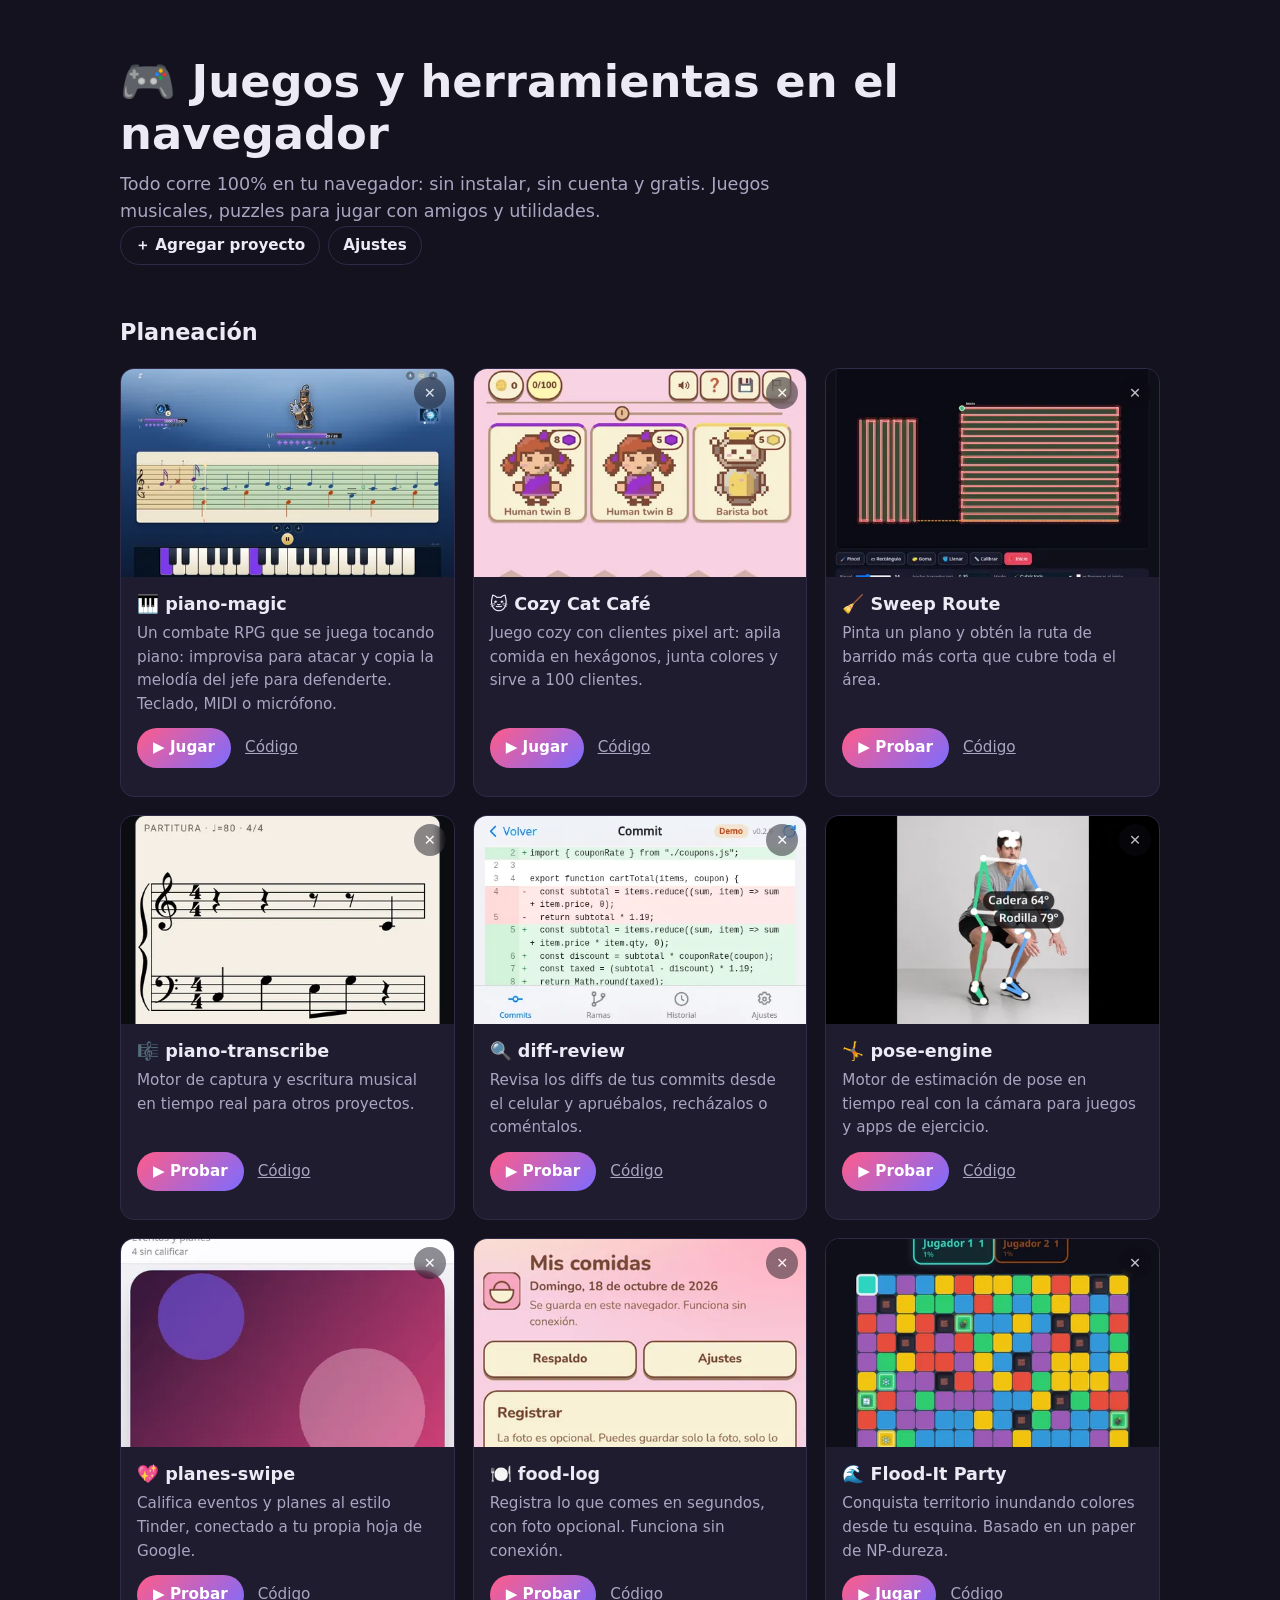
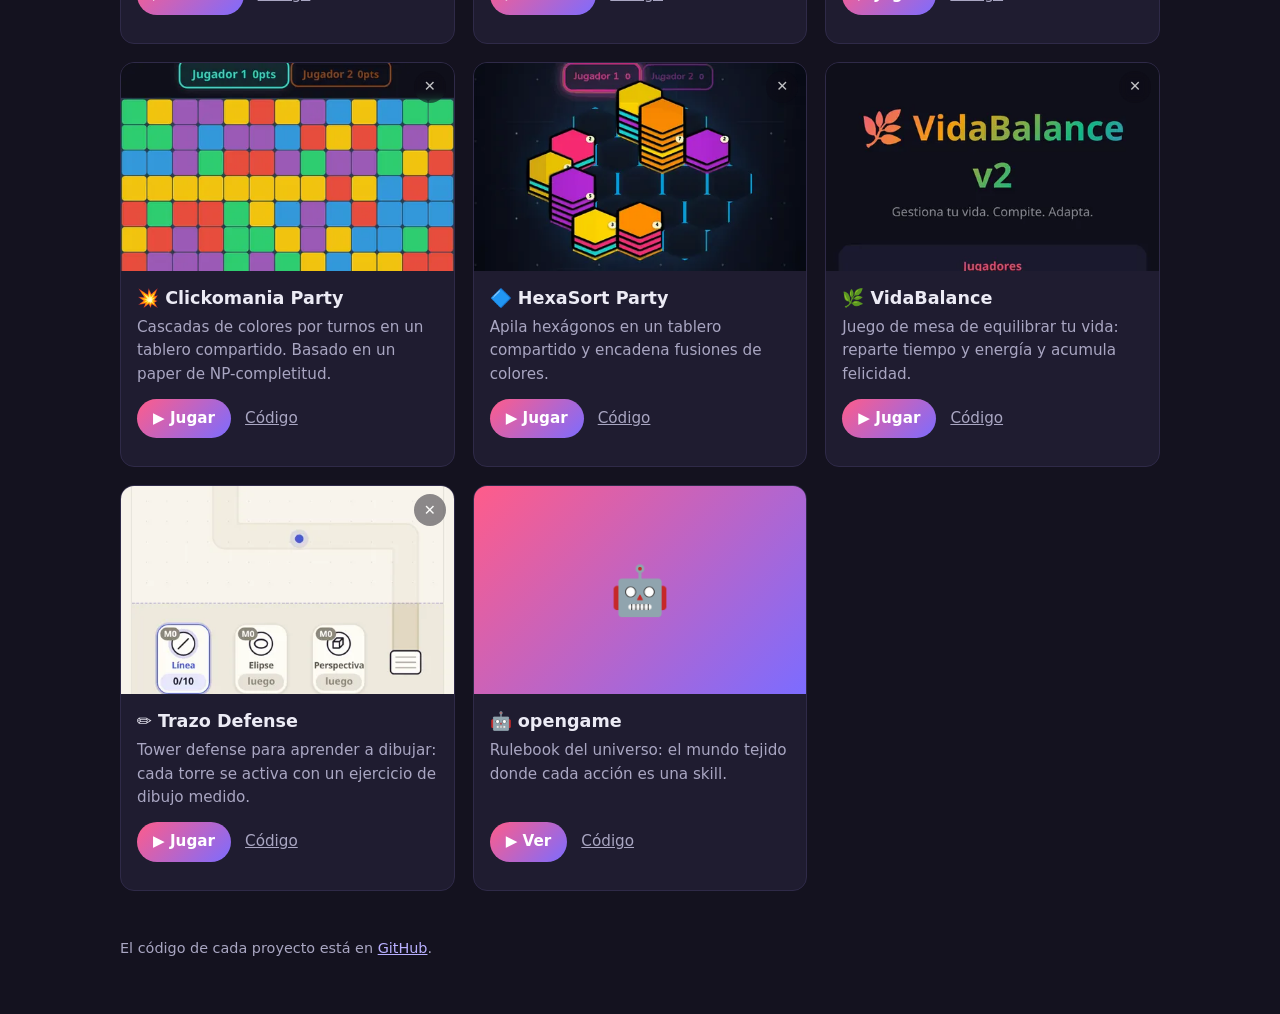
==== app/index.html @ 201436a8 "v21: planes-swipe abre la app y textos de tarjetas" ====
<!DOCTYPE html>
<html lang="es">
<head>
  <meta charset="utf-8">
  <meta name="viewport" content="width=device-width, initial-scale=1, viewport-fit=cover">
  <title>Juegos y herramientas en el navegador</title>
  <meta name="robots" content="noindex, follow">
  <meta name="theme-color" content="#14121f">
  <link rel="icon" href="/favicon.svg" type="image/svg+xml">
  <link rel="icon" href="/favicon-32.png" sizes="32x32" type="image/png">
  <link rel="apple-touch-icon" href="/apple-touch-icon.png">
  <link rel="stylesheet" href="/styles.css?v=21">
  <script>
    (function () {
      var APPS = {
        "piano-magic": ["piano-magic", "/piano-magic/"],
        "cozy-cat-cafe": ["Cozy Cat Café", "/cozy-cat-cafe/"],
        "sweep-route": ["Sweep Route", "/sweep-route/"],
        "piano-transcribe": ["piano-transcribe", "/piano-transcribe/"],
        "diff-review": ["diff-review", "/diff-review/"],
        "pose-engine": ["pose-engine", "/pose-engine/"],
        "planes-swipe": ["planes-swipe", "/planes-swipe/"],
        "food-log": ["food-log", "/food-log/"],
        "floodit-party": ["Flood-It Party", "/floodit-party/"],
        "clickomania-party": ["Clickomania Party", "/clickomania-party/"],
        "hexasort-party-v2": ["HexaSort Party", "/hexasort-party-v2/"],
        "vidabalance-v2": ["VidaBalance", "/vidabalance-v2/"],
        "trazo-defense": ["Trazo Defense", "/trazo-defense/"],
        "opengame": ["opengame", "/opengame/"]
      };
      if (window.top !== window.self) { window.top.location.replace(location.href); return; }
      var slug = new URLSearchParams(location.search).get("app");
      var CLAVE = "portafolio.v1.proyectos";
      var SLUG_RE = /^[a-z0-9][a-z0-9-]{0,63}$/;
      function agregada(s) {
        if (!s || !SLUG_RE.test(s)) return null;
        var dueno = location.hostname.toLowerCase().replace(/\.github\.io$/, "");
        var datos = null;
        try { datos = JSON.parse(window.localStorage.getItem(CLAVE)); } catch (e) { return null; }
        if (!datos || datos.v !== 1 || !Array.isArray(datos.items)) return null;
        for (var i = 0; i < datos.items.length; i++) {
          var it = datos.items[i];
          if (it && it.dueno === dueno && it.repo === s && it.id === dueno + "/" + s) {
            var nombre = typeof it.nombre === "string" && it.nombre.trim() ? it.nombre.trim().slice(0, 60) : s;
            return [nombre, "/" + s + "/"];
          }
        }
        return null;
      }
      var app = slug && Object.prototype.hasOwnProperty.call(APPS, slug) ? APPS[slug] : agregada(slug);
      if (!app) { location.replace("/"); return; }
      window.__APP__ = { name: app[0], url: app[1] };
      document.title = app[0] + " · Juegos y herramientas en el navegador";
    })();
  </script>
</head>
<body class="player">
  <iframe id="app-frame" title="App" allow="microphone; camera; midi; fullscreen; autoplay; clipboard-write; gamepad"></iframe>
  <nav class="dock" aria-label="Navegación del visor">
    <a class="dock-home" href="/" aria-label="Volver al portafolio">
      <svg viewBox="0 0 24 24" width="22" height="22" aria-hidden="true" focusable="false"><path fill="currentColor" d="M12 3.2 2.5 11.1l1.3 1.5L5 11.6V20a1 1 0 0 0 1 1h4.5v-6h3v6H18a1 1 0 0 0 1-1v-8.4l1.2 1 1.3-1.5z"/></svg>
      <span>Inicio</span>
    </a>
  </nav>
  <script>
    (function () {
      var app = window.__APP__;
      if (!app) return;
      var frame = document.getElementById("app-frame");
      frame.title = app.name;
      frame.addEventListener("load", function () { frame.focus(); });
      frame.contentWindow.location.replace(app.url);
    })();
  </script>
</body>
</html>
---- styles.css ----
*{box-sizing:border-box}
:root{--bg:#14121f;--card:#1f1c30;--line:#2f2a48;--text:#ecebf5;--dim:#a9a6c2;--accent:#ff5c8a;--accent2:#7c6cff}
html{-webkit-text-size-adjust:100%}
body{margin:0;background:var(--bg);color:var(--text);font:16px/1.55 system-ui,-apple-system,"Segoe UI",Roboto,sans-serif}
a{color:#b9b0ff}
.hero,main,footer{max-width:1080px;margin:0 auto;padding:0 20px}
.hero{padding-top:56px;padding-bottom:16px}
.hero h1{font-size:clamp(1.8rem,4.5vw,2.8rem);line-height:1.15;margin:0 0 12px}
.hero p{color:var(--dim);font-size:1.1rem;max-width:680px;margin:0}
h2{font-size:1.4rem;margin:40px 0 6px}
.fases{position:relative;display:grid;gap:18px;margin:16px 0 0;grid-template-columns:repeat(auto-fill,minmax(250px,1fr))}
.fase{display:contents}
.fase[hidden]{display:none}
.fase > h2{grid-column:1 / -1;margin:18px 0 0}
.fase .grid{display:contents}
.grid{list-style:none;padding:0;margin:0}
.card{background:var(--card);border:1px solid var(--line);border-radius:14px;overflow:hidden;display:flex;flex-direction:column}
.thumb{display:block;aspect-ratio:8/5;background:#0d0c16}
.thumb img{width:100%;height:100%;object-fit:cover;display:block}
.card h3{font-size:1.1rem;margin:14px 16px 4px}
.card p{margin:0 16px 12px;color:var(--dim);font-size:.95rem}
.card .links{margin-top:auto;padding-bottom:16px;display:flex;gap:14px;align-items:center}
.btn{background:linear-gradient(135deg,var(--accent),var(--accent2));color:#fff;text-decoration:none;font-weight:700;padding:8px 16px;border-radius:999px}
.btn:hover,.btn:focus-visible{filter:brightness(1.1)}
.code{color:var(--dim)}
footer{color:var(--dim);padding-top:32px;padding-bottom:40px;font-size:.9rem}
.player{height:100vh;height:100dvh;overflow:hidden;display:flex;flex-direction:column}
.player iframe{flex:1 1 auto;width:100%;min-height:0;border:0;display:block;background:#fff}
.dock{flex:none;display:flex;align-items:center;justify-content:center;min-height:48px;padding:6px 14px;padding-bottom:calc(6px + env(safe-area-inset-bottom,0px));background:var(--card);border-top:1px solid var(--line);font-size:.9rem}
.dock a{color:var(--text);text-decoration:none}
.dock-home{display:inline-flex;align-items:center;gap:6px;padding:6px 12px;border-radius:999px;background:linear-gradient(135deg,var(--accent),var(--accent2));color:#fff;font-weight:700}
.dock-home:hover,.dock-home:focus-visible{filter:brightness(1.1)}
.card .proyecto{margin:0 16px 12px;padding:8px 10px;border:1px solid var(--line);border-radius:10px;background:rgba(255,255,255,.03);font-size:.82rem;line-height:1.35}
.card .proyecto p{margin:0;font-size:inherit}
.card .proyecto-fase{color:var(--text);font-weight:600}
.proyecto-barra{height:4px;margin:6px 0;border-radius:999px;background:var(--line);overflow:hidden}
.proyecto-barra span{display:block;height:100%;border-radius:inherit;background:linear-gradient(90deg,var(--accent),var(--accent2));transition:width .4s ease}
.card .proyecto-objetivo{color:var(--dim);display:-webkit-box;-webkit-line-clamp:2;-webkit-box-orient:vertical;overflow:hidden}
.proyecto.estado-2 .proyecto-fase{color:#ffb36b}
.proyecto.estado-4 .proyecto-fase{color:#7fe0a8}
.proyecto.descartada{opacity:.75}
.proyecto.descartada .proyecto-fase{color:var(--dim)}
.proyecto.descartada .proyecto-barra span{background:var(--dim)}
.card.en-pausa{background:#3a2e1c;border-color:#e0a45a}
@media (prefers-reduced-motion:reduce){.proyecto-barra span{transition:none}}
.card{position:relative}
.thumb{text-decoration:none}
.dejar{position:absolute;top:8px;right:8px;width:32px;height:32px;display:grid;place-items:center;padding:0;border:0;border-radius:999px;background:rgba(13,12,22,.62);color:#fff;font:inherit;font-size:.9rem;line-height:1;cursor:pointer;opacity:.75;-webkit-backdrop-filter:blur(4px);backdrop-filter:blur(4px)}
.dejar:hover,.dejar:focus-visible{opacity:1;background:rgba(13,12,22,.85)}
.hero-acciones{margin:16px 0 0}
.agregar{font:inherit;font-size:.95rem;font-weight:600;color:var(--text);background:transparent;border:1px solid var(--line);border-radius:999px;padding:7px 14px;cursor:pointer}
.agregar:hover,.agregar:focus-visible{border-color:var(--accent2);background:rgba(255,255,255,.04)}
.restaurar{font:inherit;padding:0;border:0;background:none;color:var(--dim);text-decoration:underline;text-underline-offset:2px;cursor:pointer}
.restaurar:hover,.restaurar:focus-visible{color:var(--text)}
.thumb-letra{text-decoration:none;display:grid;place-items:center;height:100%;font-size:3rem;font-weight:700;color:#fff;background:linear-gradient(135deg,var(--accent),var(--accent2))}
.thumb.icono img{object-fit:contain;padding:14%}
dialog:not([open]){display:none}
.hoja{width:min(420px,calc(100vw - 24px));max-height:calc(100vh - 24px);max-height:calc(100dvh - 24px);overflow:auto;margin:auto;padding:20px;border:1px solid var(--line);border-radius:16px;background:var(--card);color:var(--text);box-shadow:0 16px 48px rgba(0,0,0,.5)}
.hoja::backdrop{background:rgba(8,7,14,.6)}
.hoja h2{margin:0 0 12px;font-size:1.15rem}
.hoja label{display:block;margin-bottom:6px;color:var(--dim);font-size:.9rem}
.hoja input{width:100%;padding:10px 12px;font:inherit;font-size:16px;color:var(--text);background:var(--bg);border:1px solid var(--line);border-radius:10px}
.hoja input:focus{outline:2px solid var(--accent2);outline-offset:1px}
.hoja .error{min-height:1.4em;margin:8px 0 0;color:#ff8fab;font-size:.88rem;line-height:1.4}
.hoja-acciones{display:flex;justify-content:flex-end;gap:10px;margin-top:12px}
.hoja button{font:inherit;cursor:pointer}
.sec{padding:8px 16px;color:var(--text);background:transparent;border:1px solid var(--line);border-radius:999px}
button.btn{border:0}
button.btn[disabled]{opacity:.65;cursor:progress}
.aviso{position:fixed;left:50%;bottom:calc(16px + env(safe-area-inset-bottom,0px));z-index:10;display:flex;align-items:center;gap:12px;width:max-content;max-width:calc(100vw - 24px);padding:8px 10px 8px 16px;transform:translateX(-50%);background:#2a2640;border:1px solid var(--line);border-radius:999px;box-shadow:0 8px 24px rgba(0,0,0,.45);font-size:.92rem}
.aviso[hidden]{display:none}
.aviso span{min-width:0;overflow:hidden;text-overflow:ellipsis;white-space:nowrap}
.aviso button{flex:none;padding:4px 8px;font:inherit;font-weight:700;color:#b9b0ff;background:none;border:0;cursor:pointer}
.velo{position:fixed;inset:0;z-index:20;margin:0;padding:0;border:0;background:rgba(8,7,14,.72);cursor:pointer;touch-action:manipulation}
.velo[hidden]{display:none}
html[data-vista="widget"],html[data-vista="compacta"],html[data-vista="media"]{height:100%;overflow:hidden}
html[data-vista="widget"] body,html[data-vista="compacta"] body,html[data-vista="media"] body{position:fixed;inset:0;width:100%;height:100%;height:100dvh;max-height:100dvh;overflow:hidden;display:flex;flex-direction:column;overscroll-behavior:none}
html[data-vista="widget"] .hero,html[data-vista="compacta"] .hero,html[data-vista="media"] .hero{flex:none;padding-top:12px;padding-bottom:6px}
html[data-vista="widget"] .hero h1,html[data-vista="compacta"] .hero h1{font-size:1.2rem;margin-bottom:4px}
html[data-vista="media"] .hero h1{font-size:1.45rem;margin-bottom:6px}
html[data-vista="widget"] .hero > p:not(.hero-acciones),html[data-vista="compacta"] .hero > p:not(.hero-acciones),html[data-vista="media"] .hero > p:not(.hero-acciones){font-size:.82rem;line-height:1.35;display:-webkit-box;-webkit-line-clamp:2;-webkit-box-orient:vertical;overflow:hidden}
html[data-vista="widget"] .hero-acciones,html[data-vista="compacta"] .hero-acciones,html[data-vista="media"] .hero-acciones{margin:8px 0 0}
html[data-vista="widget"] main,html[data-vista="compacta"] main,html[data-vista="media"] main{flex:1 1 auto;min-height:0;overflow:hidden;display:flex;flex-direction:column;width:100%}
html[data-vista="widget"] .fases,html[data-vista="compacta"] .fases,html[data-vista="media"] .fases{flex:1 1 auto;min-height:0;min-width:0;margin:0 0 4px;overflow:auto;overscroll-behavior:contain;align-content:start}
html[data-vista="widget"] h2,html[data-vista="compacta"] h2,html[data-vista="media"] h2{flex:none;font-size:.92rem;margin:0}
html[data-vista="widget"] footer,html[data-vista="compacta"] footer,html[data-vista="media"] footer{flex:none;padding-top:4px;padding-bottom:8px;font-size:.75rem}
html[data-vista="widget"] footer p,html[data-vista="compacta"] footer p,html[data-vista="media"] footer p{margin:0}
html[data-vista="widget"] .hero,html[data-vista="widget"] main,html[data-vista="widget"] footer{padding-left:12px;padding-right:12px}
html[data-vista="widget"] .fases{gap:8px;grid-template-columns:repeat(2,minmax(0,1fr));grid-auto-rows:minmax(96px,1fr)}
html[data-vista="widget"] .fases[data-forma]{overflow:hidden;align-content:stretch}
html[data-vista="widget"] .card:not(.abierta){min-width:0;min-height:0;border-radius:16px;align-items:center;justify-content:center;text-align:center;padding:6px 8px;overflow:hidden;cursor:pointer;touch-action:manipulation;container-type:size;container-name:ficha}
.card:not(.abierta){cursor:pointer;touch-action:manipulation;-webkit-tap-highlight-color:transparent}
.card:not(.abierta):hover,.card:not(.abierta):focus-visible{border-color:var(--accent2)}
.card.en-pausa:not(.abierta):hover,.card.en-pausa:not(.abierta):focus-visible{border-color:#ffd7a1}
.card:not(.abierta):focus-visible{outline:none;box-shadow:inset 0 0 0 2px var(--accent2)}
html[data-vista="widget"] .card:not(.abierta) > .thumb,html[data-vista="widget"] .card:not(.abierta) > p,html[data-vista="widget"] .card:not(.abierta) > .proyecto,html[data-vista="widget"] .card:not(.abierta) > .dejar,html[data-vista="widget"] .card:not(.abierta) > .cerrar{display:none}
html[data-vista="widget"] .card:not(.abierta):not(:has(h3 [aria-hidden="true"])) > .thumb{display:grid;width:clamp(18px,min(40cqh,40cqw),52px);height:clamp(18px,min(40cqh,40cqw),52px);flex:none;aspect-ratio:1;border-radius:28%;margin:0 0 4px;pointer-events:none}
html[data-vista="widget"] .card:not(.abierta) .thumb-letra{font-size:clamp(10px,min(22cqh,22cqw),1.7rem)}
html[data-vista="widget"] .card:not(.abierta) h3{--e:clamp(16px,min(30cqh,28cqw),34px);flex:none;margin:0;max-width:100%;max-height:calc(var(--e) + 4px + 2.3em);font-size:clamp(.66rem,9cqw,.82rem);font-weight:600;line-height:1.15;overflow:hidden;overflow-wrap:anywhere}
html[data-vista="widget"] .card:not(.abierta):not(:has(h3 [aria-hidden="true"])) h3{max-height:2.3em}
html[data-vista="widget"] .card:not(.abierta) h3 [aria-hidden="true"]{display:block;margin-bottom:4px;font-size:var(--e);font-weight:400;line-height:1}
html[data-vista="widget"] .fases:is([data-forma="icono"],[data-forma="punto"]) .card:not(.abierta){padding:0;border-radius:12px}
html[data-vista="widget"] .fases:is([data-forma="icono"],[data-forma="punto"]) .card:not(.abierta) h3{--e:min(58cqh,58cqw);max-height:var(--e)}
html[data-vista="widget"] .fases:is([data-forma="icono"],[data-forma="punto"]) .card:not(.abierta) h3 [aria-hidden="true"]{margin:0}
html[data-vista="widget"] .fases:is([data-forma="icono"],[data-forma="punto"]) .card:not(.abierta):not(:has(h3 [aria-hidden="true"])) h3{max-height:0}
html[data-vista="widget"] .fases:is([data-forma="icono"],[data-forma="punto"]) .card:not(.abierta):not(:has(h3 [aria-hidden="true"])) > .thumb{width:min(64cqh,64cqw);height:min(64cqh,64cqw);margin:0}
html[data-vista="widget"] .fases:is([data-forma="icono"],[data-forma="punto"]) .card:not(.abierta) .thumb-letra{font-size:min(36cqh,36cqw)}
html[data-vista="widget"] .fases[data-forma="punto"] .card:not(.abierta){border-radius:3px}
html[data-vista="widget"] .fases[data-forma="punto"] .card:not(.abierta) h3{--e:min(78cqh,78cqw)}
html[data-vista="widget"] .fases[data-forma="punto"] .card:not(.abierta):not(:has(h3 [aria-hidden="true"])) > .thumb{width:min(84cqh,84cqw);height:min(84cqh,84cqw);border-radius:2px}
.hueco{visibility:hidden;pointer-events:none;min-width:0}
.card.abierta{position:fixed;z-index:21;top:50%;left:50%;transform:translate(-50%,-50%);display:flex;flex-direction:column;align-items:stretch;text-align:left;width:min(560px,calc(100vw - 40px));height:auto;max-height:calc(100vh - 40px);max-height:calc(100dvh - 40px);margin:0;padding:0;border-radius:18px;overflow:hidden;box-shadow:0 16px 48px rgba(0,0,0,.5);cursor:default;touch-action:manipulation}
html[data-vista="widget"] .card.abierta{width:calc(100vw - 20px);max-height:calc(100vh - 20px);max-height:calc(100dvh - 20px - env(safe-area-inset-top,0px) - env(safe-area-inset-bottom,0px))}
.card.abierta .thumb{display:block;flex:0 1 auto;width:100%;height:auto;min-height:0;aspect-ratio:8/5;margin:0;border-radius:0}
.card.abierta h3{flex:none;min-width:0;margin:12px 16px 4px;font-size:1.15rem;line-height:1.2;white-space:normal}
.card.abierta h3 [aria-hidden="true"]{display:inline;margin:0;font-size:1em;line-height:inherit}
.card.abierta > p:not(.links){flex:none;margin:0 16px 8px;display:-webkit-box;-webkit-line-clamp:4;-webkit-box-orient:vertical;overflow:hidden}
.card.abierta .proyecto{display:block;flex:none;margin:0 16px 8px}
.card.abierta .links{flex:none;display:flex;margin:0 16px 14px;padding:0}
.card.abierta .cerrar{position:absolute;top:8px;left:8px;z-index:2;height:32px;padding:0 12px;border:0;border-radius:999px;background:rgba(13,12,22,.72);color:#fff;font:inherit;font-size:.85rem;font-weight:700;cursor:pointer;-webkit-backdrop-filter:blur(4px);backdrop-filter:blur(4px)}
.card.abierta .cerrar:hover,.card.abierta .cerrar:focus-visible{background:rgba(13,12,22,.9)}
.card.abierta .dejar{top:8px;right:8px;z-index:2}
html[data-vista="compacta"] .fases{gap:10px;grid-template-columns:repeat(auto-fill,minmax(min(100%,200px),1fr));grid-auto-rows:minmax(64px,1fr)}
html[data-vista="compacta"] .card:not(.abierta){min-width:0;min-height:0;justify-content:center;overflow:hidden;container-type:size;container-name:celda}
html[data-vista="compacta"] .card:not(.abierta) .thumb{flex:1 1 0;width:100%;height:auto;min-height:0;aspect-ratio:auto}
html[data-vista="compacta"] .card:not(.abierta) h3{flex:none;min-width:0;margin:8px 10px 0;font-size:.95rem;line-height:1.25;white-space:nowrap;overflow:hidden;text-overflow:ellipsis}
html[data-vista="compacta"] .card:not(.abierta) > p:not(.links),html[data-vista="compacta"] .card:not(.abierta) .proyecto{display:none}
html[data-vista="compacta"] .card:not(.abierta) .links{flex:none;margin:6px 10px 10px;padding:0;gap:10px}
html[data-vista="compacta"] .card:not(.abierta) .btn{padding:5px 12px;font-size:.8rem}
html[data-vista="compacta"] .card:not(.abierta) .code{font-size:.8rem}
html[data-vista="compacta"] .card:not(.abierta) .dejar{top:6px;right:6px;width:28px;height:28px}
html[data-vista="media"] .fases{gap:10px;grid-template-columns:repeat(auto-fill,minmax(min(100%,270px),1fr));grid-auto-rows:minmax(128px,1fr)}
html[data-vista="media"] .card:not(.abierta){display:grid;grid-template-columns:minmax(0,34%) minmax(0,1fr);grid-template-rows:auto minmax(0,auto) minmax(0,1fr) auto;min-width:0;min-height:0;align-items:start;overflow:hidden;container-type:size;container-name:tarjeta}
html[data-vista="media"] .card:not(.abierta) .thumb{grid-column:1;grid-row:1 / -1;width:100%;height:100%;min-height:0;aspect-ratio:auto}
html[data-vista="media"] .card:not(.abierta) h3{grid-column:2;grid-row:1;min-width:0;margin:8px 12px 0;font-size:.98rem;white-space:nowrap;overflow:hidden;text-overflow:ellipsis}
html[data-vista="media"] .card:not(.abierta) > p:not(.links){grid-column:2;grid-row:2;min-width:0;min-height:0;margin:2px 12px 0;font-size:.8rem;line-height:1.3;overflow:hidden}
html[data-vista="media"] .card:not(.abierta) .proyecto{display:none}
html[data-vista="media"] .card:not(.abierta) .links{grid-column:2;grid-row:4;align-self:end;margin:6px 12px 10px;padding:0}
html[data-vista="media"] .card:not(.abierta) .dejar{top:6px;left:6px;right:auto}
@media (max-height:520px){
html[data-vista="widget"] .hero > p:not(.hero-acciones),html[data-vista="compacta"] .hero > p:not(.hero-acciones),html[data-vista="media"] .hero > p:not(.hero-acciones){display:none}
html[data-vista="widget"] .hero,html[data-vista="compacta"] .hero,html[data-vista="media"] .hero{padding-top:8px;padding-bottom:4px}
html[data-vista="media"] .card:not(.abierta) > p:not(.links){-webkit-line-clamp:1}
}
@media (max-height:740px){
html[data-vista="media"] .hero > p:not(.hero-acciones){display:none}
}
@container tarjeta (min-height:117px){
p:not(.links){display:-webkit-box;-webkit-line-clamp:2;-webkit-box-orient:vertical}
}
@container tarjeta (max-height:116px){
p:not(.links){display:none}
.btn{padding:5px 10px;font-size:.78rem}
.links{margin:4px 10px 8px}
}
@container celda (min-height:230px){
html[data-vista="compacta"] .card:not(.abierta) > p:not(.links){display:-webkit-box;flex:none;min-height:0;margin:4px 10px 0;font-size:.8rem;line-height:1.3;-webkit-line-clamp:2;-webkit-box-orient:vertical;overflow:hidden}
}
@container celda (min-height:290px){
html[data-vista="compacta"] .card:not(.abierta) > p:not(.links){-webkit-line-clamp:3}
}
@container celda (max-height:149.98px){
html[data-vista="compacta"] .card:not(.abierta) .thumb{position:absolute;top:0;bottom:0;left:8px;width:min(calc(100cqh - 16px),38cqw);height:min(calc(100cqh - 16px),38cqw);margin:auto 0;border-radius:10px}
html[data-vista="compacta"] .card:not(.abierta) h3,html[data-vista="compacta"] .card:not(.abierta) .links{margin-left:calc(min(calc(100cqh - 16px),38cqw) + 16px)}
html[data-vista="compacta"] .card:not(.abierta) .thumb-letra{font-size:calc(min(calc(100cqh - 16px),38cqw) * .55)}
html[data-vista="compacta"] .card:not(.abierta) h3{margin-top:0;margin-right:10px}
html[data-vista="compacta"] .card:not(.abierta) .links{margin-top:6px;margin-bottom:0}
html[data-vista="compacta"] .card:not(.abierta) .code{display:none}
html[data-vista="compacta"] .card:not(.abierta) .dejar{top:4px;left:4px;right:auto;width:22px;height:22px;font-size:.75rem}
}
.hero-acciones .ajustes{margin-left:8px}
.ajuste-fila{display:flex;align-items:center;gap:12px;min-height:44px;margin:8px 0 0;font-weight:700}
.maz-dialog input[type="checkbox"]{width:22px;height:22px;margin:0;padding:0;accent-color:var(--accent2);flex:none}
.ajuste-ayuda{margin:8px 0 0;color:var(--dim);font-size:.9rem}
.ajuste-version{margin:10px 0 0;color:var(--dim);font-size:.8rem}
.maz-lista{list-style:none;margin:12px 0 0;padding:0}
.maz-lista a{display:flex;align-items:center;min-height:44px;padding:4px 2px;text-decoration:none;border-bottom:1px solid var(--line)}
.maz-dialog{overscroll-behavior:contain}
.maz-lista a,.maz-lista .maz-fila{gap:8px}
.maz-lista .maz-fila{display:flex;align-items:center;min-height:44px;padding:4px 2px;border-bottom:1px solid var(--line)}
html.mazmorra,html.mazmorra body{height:100%;overflow:hidden}
html.mazmorra body{position:fixed;inset:0;width:100%;height:100vh;height:100dvh;max-height:100vh;max-height:100dvh;display:flex;flex-direction:column;overscroll-behavior:none;background:var(--maz-fondo,#070304)}
html.mazmorra .fases{display:none!important}
html.mazmorra .hero{flex:none;padding-top:max(8px,env(safe-area-inset-top,0px));padding-bottom:4px}
html.mazmorra .hero h1{font-size:1.05rem;line-height:1.15;margin-bottom:2px;display:-webkit-box;-webkit-line-clamp:2;-webkit-box-orient:vertical;overflow:hidden}
html.mazmorra .hero > p:not(.hero-acciones){font-size:.78rem;line-height:1.3;display:-webkit-box;-webkit-line-clamp:1;-webkit-box-orient:vertical;overflow:hidden}
html.mazmorra .hero-acciones{margin:6px 0 0}
html.mazmorra main{flex:1 1 auto;min-height:0;overflow:hidden;display:flex;flex-direction:column;width:100%;padding-left:0;padding-right:0}
html.mazmorra footer{flex:none;padding-top:4px;padding-bottom:calc(6px + env(safe-area-inset-bottom,0px))}
html.mazmorra footer p{margin:0}
.mazmorra{flex:1 1 auto;min-height:0;display:flex;flex-direction:column;overflow:hidden;color:#f3e6dc;user-select:none;-webkit-user-select:none}
.maz-placa{flex:none;display:flex;align-items:center;justify-content:center;gap:8px;margin:0 4px 4px;text-align:center;font-size:12px;letter-spacing:.16em;text-transform:uppercase;color:var(--maz-fuego,#ffb53a)}
.maz-placa-texto{min-width:0;min-height:44px;max-width:calc(100% - 52px);padding:0 8px;border:0;background:transparent;color:inherit;font:inherit;letter-spacing:inherit;text-transform:inherit;cursor:pointer;touch-action:manipulation;overflow:hidden;text-overflow:ellipsis;white-space:nowrap}
.maz-trono{flex:none;width:64px;height:80px;padding:0;border:0;background:transparent;color:inherit;cursor:pointer;touch-action:manipulation;box-shadow:none;filter:none}
.maz-trono-sprite{display:block;width:64px;height:80px;background-repeat:no-repeat;background-position:0 0;background-size:128px 80px;image-rendering:pixelated;image-rendering:crisp-edges;animation:maz-trono-frames 1200ms linear infinite}
.maz-lienzo{position:relative;flex:1 1 auto;min-height:0;overflow:hidden}
.maz-escala{width:100%;overflow:hidden;display:flex;justify-content:center}
.maz-mundo{position:relative;flex:none;width:375px}
.maz-vacio{margin:24px 16px;text-align:center;color:#f3e6dc}
.maz-sala{position:absolute;overflow:hidden}
.maz-sala canvas,.maz-pasillo{position:absolute;image-rendering:pixelated;image-rendering:crisp-edges;pointer-events:none}
.maz-sala h3{position:absolute;z-index:50;left:12px;top:6px;right:44px;margin:0;font-size:11px;font-weight:700;line-height:1.15;color:#f0e0cc;text-shadow:0 1px 2px #000;white-space:nowrap;overflow:hidden;text-overflow:ellipsis;pointer-events:none}
.maz-px{display:block;background-repeat:no-repeat;image-rendering:pixelated;image-rendering:crisp-edges;pointer-events:none;flex:none}
.maz-obj,.maz-pila,.maz-bin,.maz-fuente{position:absolute;width:76px;height:94px;margin:0;padding:0;border:0;background:transparent;color:inherit;font:inherit;text-decoration:none;cursor:pointer;touch-action:manipulation;-webkit-tap-highlight-color:transparent}
.maz-bin{width:48px;height:48px}
.maz-fuente{width:72px;height:80px;overflow:hidden}
.maz-pila{overflow:hidden}
.maz-obj:focus-visible,.maz-pila:focus-visible,.maz-bin:focus-visible,.maz-fuente:focus-visible,.maz-trono:focus-visible,.maz-stat:focus-visible{outline:2px solid var(--maz-fuego,#ffb53a);outline-offset:1px}
.maz-estado-0{animation:maz-pulso-suave 4.8s ease-in-out infinite}
.maz-estado-1{animation:maz-bote 3.2s ease-in-out infinite}
.maz-estado-3{animation:maz-pulso-suave 2.4s ease-in-out infinite}
.maz-estado-4,.maz-fuente{animation:maz-brillo 2.8s ease-in-out infinite}
.maz-pila{animation:maz-bote 3.6s ease-in-out infinite}
.maz-bloqueada{animation:none;filter:grayscale(.45)}
.maz-candado,.maz-pila-sprite{display:block;image-rendering:pixelated;image-rendering:crisp-edges;pointer-events:none}
.maz-candado{position:absolute;z-index:6;left:22px;top:16px;width:32px;height:32px}
.maz-pila-sprite{position:absolute;left:22px;top:18px;width:32px;height:32px}
.maz-marca{margin-left:auto;color:#e6c98a;font-size:.82rem;font-weight:700}
.aviso-meta-texto{margin:8px 0 0;color:var(--dim);font-size:.95rem;line-height:1.45}
.aviso-meta-acciones{flex-wrap:wrap;margin-top:16px}
.aviso-meta-acciones button{min-height:44px;padding:8px 14px;border-radius:999px}
.aviso-meta-acciones .btn{border:0}
.aviso-meta-copiar{min-width:9.5em}
.aviso-meta-copia{position:fixed;top:0;left:0;width:1px;height:1px;opacity:0;pointer-events:none}
.maz-pixel{--px:#2a160c;--borde:#6b5344;--papel:#e6c98a;border:8px solid var(--borde);border-radius:0;border-image-source:var(--maz-marco,none);border-image-slice:var(--maz-marco-corte,8) fill;border-image-width:8px;border-image-repeat:stretch;background:#140c08;color:#f6efe4;box-shadow:0 0 0 2px #070304,0 10px 0 rgba(0,0,0,.55);image-rendering:pixelated;image-rendering:crisp-edges;font-family:ui-monospace,"SFMono-Regular",Menlo,Consolas,"Liberation Mono",monospace}
.maz-pixel::backdrop{background:rgba(7,3,4,.72)}
.maz-pixel h2{margin:0;font-size:14px;letter-spacing:.16em;text-transform:uppercase;color:var(--maz-fuego,#ffb53a);text-shadow:0 2px 0 #000}
.maz-pixel .aviso-meta-texto,.maz-pixel .maz-ayuda{margin:10px 0 0;color:#d9c7b4;font-size:13px;line-height:1.45}
.maz-pixel button{font-family:inherit;font-size:13px;font-weight:700;border-radius:0;letter-spacing:.04em}
.maz-pixel .hoja-acciones button,.maz-boton{min-height:44px;padding:6px 12px;border:2px solid #070304;background:#3a2519;color:#f6efe4;box-shadow:inset 0 -3px 0 #1c120e,inset 0 2px 0 #6b5344;cursor:pointer;touch-action:manipulation}
.maz-pixel .hoja-acciones .btn{background:var(--papel);color:var(--px);box-shadow:inset 0 -3px 0 #b08d55,inset 0 2px 0 #fff1c9}
.maz-pixel .hoja-acciones button:active,.maz-boton:active{transform:translateY(2px)}
.maz-pixel .hoja-acciones button:focus-visible,.maz-boton:focus-visible,.maz-stat:focus-visible{outline:2px solid var(--maz-fuego,#ffb53a);outline-offset:2px}
.maz-trono-hoja[open]{display:flex;flex-direction:column;width:min(460px,calc(100vw - 16px));max-height:calc(100dvh - 16px - env(safe-area-inset-top,0px) - env(safe-area-inset-bottom,0px));padding:12px;overflow:hidden}
.maz-trono-cab{flex:none;display:flex;align-items:center;gap:10px}
.maz-trono-mini{flex:none;width:32px;height:40px;background-repeat:no-repeat;background-size:64px 40px;background-position:0 0;image-rendering:pixelated;image-rendering:crisp-edges}
.maz-trono-cuerpo{flex:1 1 auto;min-height:0;display:flex;flex-direction:column}
.maz-trono-cuerpo .maz-ayuda{flex:none;margin:8px 0}
.maz-trono-hoja .hoja-acciones{flex:none;margin-top:10px}
.maz-stats{flex:1 1 auto;min-height:0;list-style:none;margin:0;padding:2px;display:grid;grid-template-columns:repeat(auto-fill,minmax(150px,1fr));align-content:start;gap:6px;overflow-y:auto;overscroll-behavior:contain;scrollbar-width:thin}
.maz-stat{width:100%;display:grid;grid-template-columns:minmax(0,1fr) auto;grid-template-rows:auto 6px;align-items:center;gap:4px 8px;min-height:44px;padding:6px 8px;border:2px solid #070304;background:#22150f;color:#f6efe4;text-align:left;cursor:pointer;touch-action:manipulation;box-shadow:inset 0 2px 0 #4a3426,inset 0 -2px 0 #120a07}
.maz-stat:active{transform:translateY(1px)}
.maz-stat-nombre{min-width:0;overflow:hidden;text-overflow:ellipsis;white-space:nowrap;font-size:12px}
.maz-exp{flex:none;justify-self:end;padding:2px 5px;background:var(--papel,#e6c98a);color:#2a160c;font-size:11px;font-weight:700;line-height:1.2;white-space:nowrap;box-shadow:0 2px 0 #070304}
.maz-barra{grid-column:1 / -1;display:grid;grid-auto-flow:column;grid-auto-columns:1fr;gap:2px;height:6px}
.maz-barra > span{background:#3a2519}
.maz-barra > .maz-barra-on{background:var(--maz-fuego,#ffb53a);box-shadow:inset 0 -2px 0 rgba(0,0,0,.25)}
.maz-desglose-cab{flex:none;display:flex;align-items:center;gap:8px;margin:8px 0}
.maz-desglose-titulo{flex:1 1 auto;min-width:0;display:flex;align-items:center;justify-content:space-between;gap:8px;margin:0}
.maz-desglose-titulo .maz-stat-nombre{font-size:13px;font-weight:700;color:var(--maz-fuego,#ffb53a)}
.maz-desglose{grid-template-columns:1fr}
.maz-aporte{display:flex;align-items:center;gap:8px;min-height:40px;padding:4px 8px;background:#22150f;border:2px solid #070304;box-shadow:inset 0 2px 0 #4a3426}
.maz-aporte .maz-px{flex:none}
.maz-aporte-app{flex:1 1 auto;min-width:0;overflow:hidden;text-overflow:ellipsis;white-space:nowrap;font-size:12px}
.maz-fuente-tag{flex:none;padding:2px 5px;font-size:10px;font-weight:700;text-transform:uppercase;letter-spacing:.06em;border:2px solid #070304}
.maz-fuente-creacion{background:#4a3426;color:#ffd7a8}
.maz-fuente-uso{background:#2f4a2a;color:#d9f5c8}
.maz-niveles{list-style:none;margin:8px 0 0;padding:0}
.maz-nivel{display:flex;flex-wrap:wrap;align-items:center;gap:2px 8px;min-height:44px;padding:4px 0;border-bottom:1px solid var(--line)}
.maz-nivel-nombre{font-weight:700}
.maz-nivel-cond{flex-basis:100%;color:var(--dim);font-size:.82rem}
.maz-nivel-falta{margin-left:auto;color:var(--maz-fuego,#ffb53a);font-size:.82rem;font-weight:700}
.maz-nivel-cerrado{opacity:.4}
.maz-nivel-actual{animation:maz-pulso-suave 2.8s ease-in-out infinite}
.maz-sprite{position:absolute;left:6px;top:0;width:64px;height:64px;pointer-events:none}
.maz-sprite svg{width:100%;height:100%;display:block}
.maz-rotulo{position:absolute;left:0;top:68px;width:76px;height:26px;background-color:rgba(28,18,14,.9);background-repeat:no-repeat;background-size:100% 100%;z-index:2;pointer-events:none}
.maz-rotulo > span{position:absolute;left:5px;right:5px;top:4px;height:18px;overflow:hidden;display:-webkit-box;-webkit-box-orient:vertical;-webkit-line-clamp:2;word-break:break-word;overflow-wrap:anywhere;text-align:center;font-size:8px;line-height:9px;color:#f6efe4;text-shadow:0 1px 0 #140e0c}
.maz-rotulo-simple{box-shadow:inset 0 0 0 2px #6b5344}
.maz-etiqueta{position:absolute;display:grid;place-items:center;background-color:#e6c98a;background-repeat:no-repeat;background-size:100% 100%;color:#2a160c;font-size:9px;font-weight:700;line-height:1;pointer-events:none}
.maz-bestia{position:absolute;width:28px;height:28px;z-index:4;pointer-events:none}
.maz-bestia svg{width:100%;height:100%;display:block}
.maz-bestia-ceniza > .maz-px:first-child,.maz-bestia-ceniza > span:first-child{filter:saturate(.4)}
.maz-parpadeo{animation:maz-parpadeo 1.6s ease-in-out infinite}
.maz-halo-brillo{animation:maz-halo-brillo 2.8s ease-in-out infinite}
.maz-vaiven{animation:maz-vaiven 7s ease-in-out infinite;transform-origin:50% 0}
.maz-mota{animation:maz-mota 2.6s ease-in-out infinite}
@keyframes maz-parpadeo{0%,100%{opacity:.4}50%{opacity:1}}
@keyframes maz-halo-brillo{0%,100%{opacity:.55}50%{opacity:1}}
@keyframes maz-vaiven{0%,100%{transform:rotate(-2.5deg)}50%{transform:rotate(2.5deg)}}
@keyframes maz-mota{0%{opacity:0;transform:translateY(0)}40%{opacity:.9}100%{opacity:0;transform:translateY(-14px)}}
@keyframes maz-pulso-suave{0%,100%{opacity:.72}50%{opacity:1}}
@keyframes maz-bote{0%,100%{transform:translateY(0)}50%{transform:translateY(-2px)}}
@keyframes maz-brillo{0%,100%{opacity:.8}50%{opacity:1}}
@keyframes maz-trono-frames{0%,49.999%{background-position:0 0}50%,100%{background-position:-64px 0}}
html.maz-pausa .maz-parpadeo,html.maz-pausa .maz-halo-brillo,html.maz-pausa .maz-vaiven,html.maz-pausa .maz-mota,html.maz-pausa .maz-estado-0,html.maz-pausa .maz-estado-1,html.maz-pausa .maz-estado-3,html.maz-pausa .maz-estado-4,html.maz-pausa .maz-pila,html.maz-pausa .maz-fuente,html.maz-pausa .maz-trono-sprite,html.maz-pausa .maz-nivel-actual{animation-play-state:paused}
@media (prefers-reduced-motion:reduce){
.maz-parpadeo,.maz-halo-brillo,.maz-vaiven,.maz-mota,.maz-estado-0,.maz-estado-1,.maz-estado-3,.maz-estado-4,.maz-pila,.maz-fuente,.maz-trono-sprite,.maz-nivel-actual{animation:none}
.maz-parpadeo,.maz-halo-brillo,.maz-estado-0,.maz-estado-3,.maz-estado-4,.maz-fuente{opacity:.9}
.maz-mota{opacity:.75;transform:none}
}
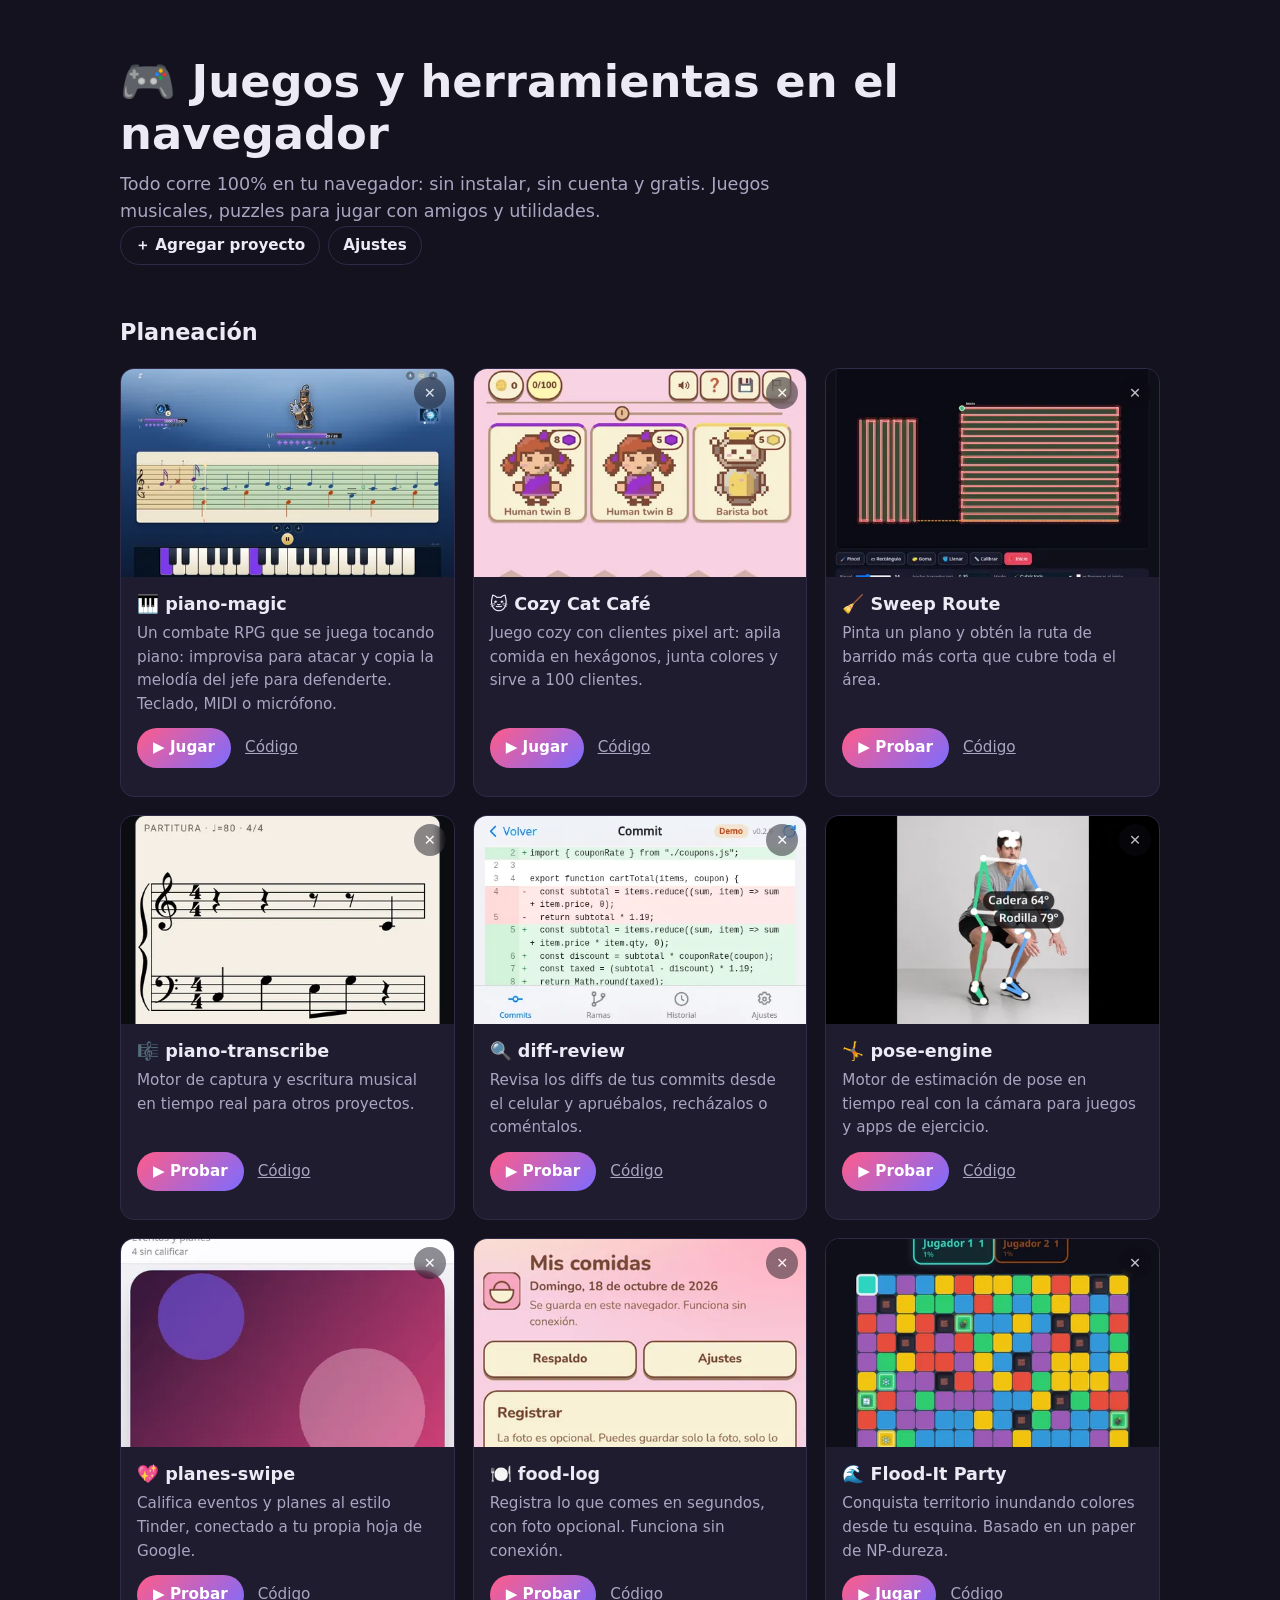
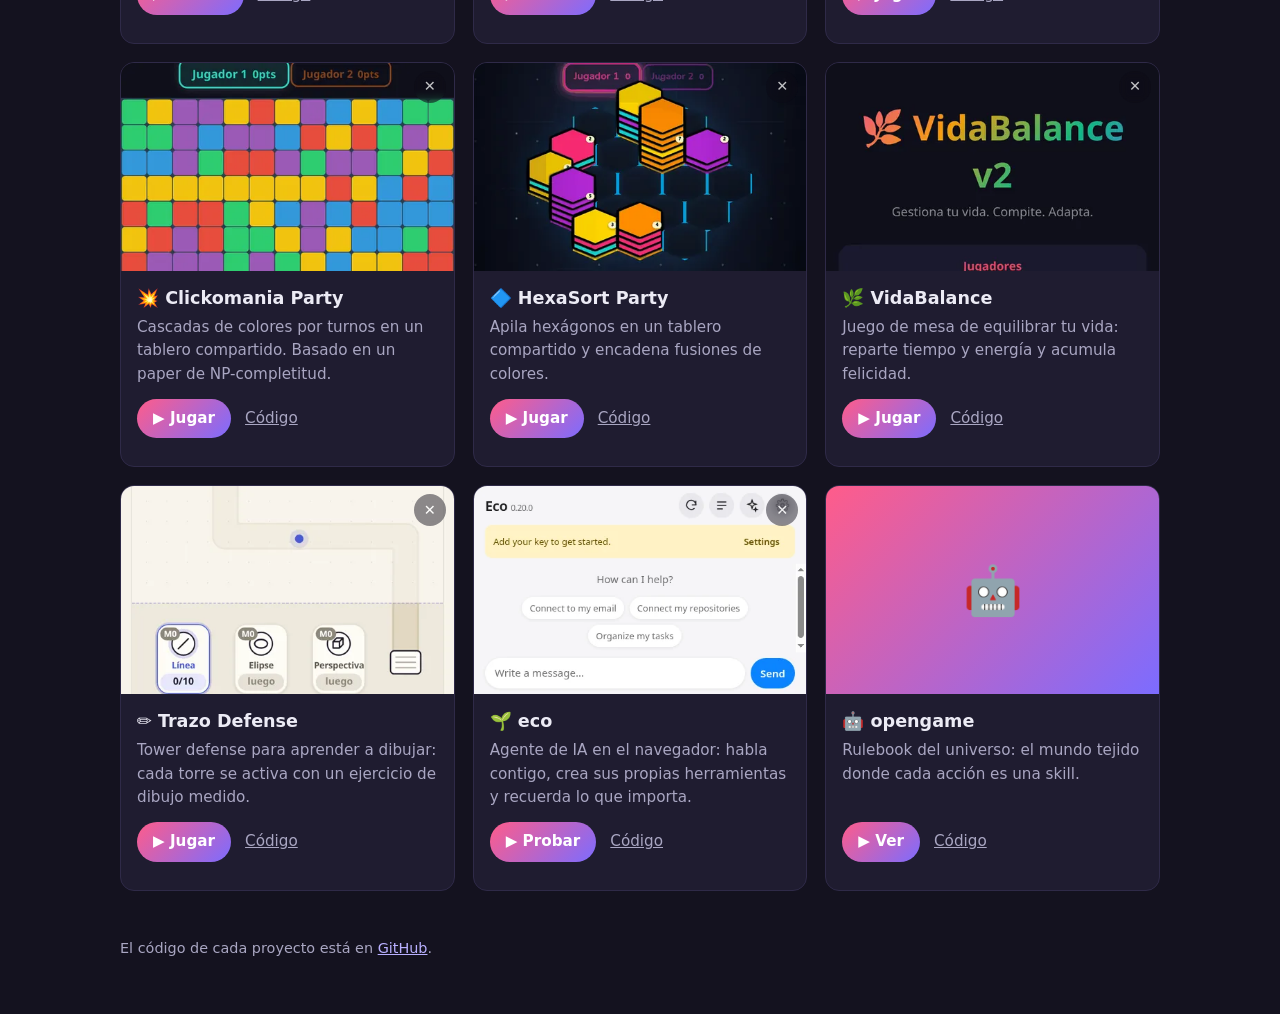
==== commit cd259cf6: "v24: agregar eco al portafolio" ====
--- a/app/index.html
+++ b/app/index.html
@@ -9,7 +9,7 @@
   <link rel="icon" href="/favicon.svg" type="image/svg+xml">
   <link rel="icon" href="/favicon-32.png" sizes="32x32" type="image/png">
   <link rel="apple-touch-icon" href="/apple-touch-icon.png">
-  <link rel="stylesheet" href="/styles.css?v=21">
+  <link rel="stylesheet" href="/styles.css?v=24">
   <script>
     (function () {
       var APPS = {
@@ -26,6 +26,7 @@
         "hexasort-party-v2": ["HexaSort Party", "/hexasort-party-v2/"],
         "vidabalance-v2": ["VidaBalance", "/vidabalance-v2/"],
         "trazo-defense": ["Trazo Defense", "/trazo-defense/"],
+        "eco": ["eco", "/eco/"],
         "opengame": ["opengame", "/opengame/"]
       };
       if (window.top !== window.self) { window.top.location.replace(location.href); return; }
--- a/styles.css
+++ b/styles.css
@@ -201,20 +201,17 @@
 .maz-sala canvas,.maz-pasillo{position:absolute;image-rendering:pixelated;image-rendering:crisp-edges;pointer-events:none}
 .maz-sala h3{position:absolute;z-index:50;left:12px;top:6px;right:44px;margin:0;font-size:11px;font-weight:700;line-height:1.15;color:#f0e0cc;text-shadow:0 1px 2px #000;white-space:nowrap;overflow:hidden;text-overflow:ellipsis;pointer-events:none}
 .maz-px{display:block;background-repeat:no-repeat;image-rendering:pixelated;image-rendering:crisp-edges;pointer-events:none;flex:none}
-.maz-obj,.maz-pila,.maz-bin,.maz-fuente{position:absolute;width:76px;height:94px;margin:0;padding:0;border:0;background:transparent;color:inherit;font:inherit;text-decoration:none;cursor:pointer;touch-action:manipulation;-webkit-tap-highlight-color:transparent}
+.maz-obj,.maz-bin,.maz-fuente{position:absolute;width:76px;height:94px;margin:0;padding:0;border:0;background:transparent;color:inherit;font:inherit;text-decoration:none;cursor:pointer;touch-action:manipulation;-webkit-tap-highlight-color:transparent}
 .maz-bin{width:48px;height:48px}
 .maz-fuente{width:72px;height:80px;overflow:hidden}
-.maz-pila{overflow:hidden}
-.maz-obj:focus-visible,.maz-pila:focus-visible,.maz-bin:focus-visible,.maz-fuente:focus-visible,.maz-trono:focus-visible,.maz-stat:focus-visible{outline:2px solid var(--maz-fuego,#ffb53a);outline-offset:1px}
+.maz-obj:focus-visible,.maz-bin:focus-visible,.maz-fuente:focus-visible,.maz-trono:focus-visible,.maz-stat:focus-visible{outline:2px solid var(--maz-fuego,#ffb53a);outline-offset:1px}
 .maz-estado-0{animation:maz-pulso-suave 4.8s ease-in-out infinite}
 .maz-estado-1{animation:maz-bote 3.2s ease-in-out infinite}
 .maz-estado-3{animation:maz-pulso-suave 2.4s ease-in-out infinite}
 .maz-estado-4,.maz-fuente{animation:maz-brillo 2.8s ease-in-out infinite}
-.maz-pila{animation:maz-bote 3.6s ease-in-out infinite}
 .maz-bloqueada{animation:none;filter:grayscale(.45)}
-.maz-candado,.maz-pila-sprite{display:block;image-rendering:pixelated;image-rendering:crisp-edges;pointer-events:none}
+.maz-candado{display:block;image-rendering:pixelated;image-rendering:crisp-edges;pointer-events:none}
 .maz-candado{position:absolute;z-index:6;left:22px;top:16px;width:32px;height:32px}
-.maz-pila-sprite{position:absolute;left:22px;top:18px;width:32px;height:32px}
 .maz-marca{margin-left:auto;color:#e6c98a;font-size:.82rem;font-weight:700}
 .aviso-meta-texto{margin:8px 0 0;color:var(--dim);font-size:.95rem;line-height:1.45}
 .aviso-meta-acciones{flex-wrap:wrap;margin-top:16px}
@@ -238,6 +235,7 @@
 .maz-trono-cuerpo .maz-ayuda{flex:none;margin:8px 0}
 .maz-trono-hoja .hoja-acciones{flex:none;margin-top:10px}
 .maz-stats{flex:1 1 auto;min-height:0;list-style:none;margin:0;padding:2px;display:grid;grid-template-columns:repeat(auto-fill,minmax(150px,1fr));align-content:start;gap:6px;overflow-y:auto;overscroll-behavior:contain;scrollbar-width:thin}
+.maz-stats.maz-mas{-webkit-mask-image:linear-gradient(to bottom,#000 calc(100% - 48px),transparent);mask-image:linear-gradient(to bottom,#000 calc(100% - 48px),transparent)}
 .maz-stat{width:100%;display:grid;grid-template-columns:minmax(0,1fr) auto;grid-template-rows:auto 6px;align-items:center;gap:4px 8px;min-height:44px;padding:6px 8px;border:2px solid #070304;background:#22150f;color:#f6efe4;text-align:left;cursor:pointer;touch-action:manipulation;box-shadow:inset 0 2px 0 #4a3426,inset 0 -2px 0 #120a07}
 .maz-stat:active{transform:translateY(1px)}
 .maz-stat-nombre{min-width:0;overflow:hidden;text-overflow:ellipsis;white-space:nowrap;font-size:12px}
@@ -283,9 +281,9 @@
 @keyframes maz-bote{0%,100%{transform:translateY(0)}50%{transform:translateY(-2px)}}
 @keyframes maz-brillo{0%,100%{opacity:.8}50%{opacity:1}}
 @keyframes maz-trono-frames{0%,49.999%{background-position:0 0}50%,100%{background-position:-64px 0}}
-html.maz-pausa .maz-parpadeo,html.maz-pausa .maz-halo-brillo,html.maz-pausa .maz-vaiven,html.maz-pausa .maz-mota,html.maz-pausa .maz-estado-0,html.maz-pausa .maz-estado-1,html.maz-pausa .maz-estado-3,html.maz-pausa .maz-estado-4,html.maz-pausa .maz-pila,html.maz-pausa .maz-fuente,html.maz-pausa .maz-trono-sprite,html.maz-pausa .maz-nivel-actual{animation-play-state:paused}
+html.maz-pausa .maz-parpadeo,html.maz-pausa .maz-halo-brillo,html.maz-pausa .maz-vaiven,html.maz-pausa .maz-mota,html.maz-pausa .maz-estado-0,html.maz-pausa .maz-estado-1,html.maz-pausa .maz-estado-3,html.maz-pausa .maz-estado-4,html.maz-pausa .maz-fuente,html.maz-pausa .maz-trono-sprite,html.maz-pausa .maz-nivel-actual{animation-play-state:paused}
 @media (prefers-reduced-motion:reduce){
-.maz-parpadeo,.maz-halo-brillo,.maz-vaiven,.maz-mota,.maz-estado-0,.maz-estado-1,.maz-estado-3,.maz-estado-4,.maz-pila,.maz-fuente,.maz-trono-sprite,.maz-nivel-actual{animation:none}
+.maz-parpadeo,.maz-halo-brillo,.maz-vaiven,.maz-mota,.maz-estado-0,.maz-estado-1,.maz-estado-3,.maz-estado-4,.maz-fuente,.maz-trono-sprite,.maz-nivel-actual{animation:none}
 .maz-parpadeo,.maz-halo-brillo,.maz-estado-0,.maz-estado-3,.maz-estado-4,.maz-fuente{opacity:.9}
 .maz-mota{opacity:.75;transform:none}
 }
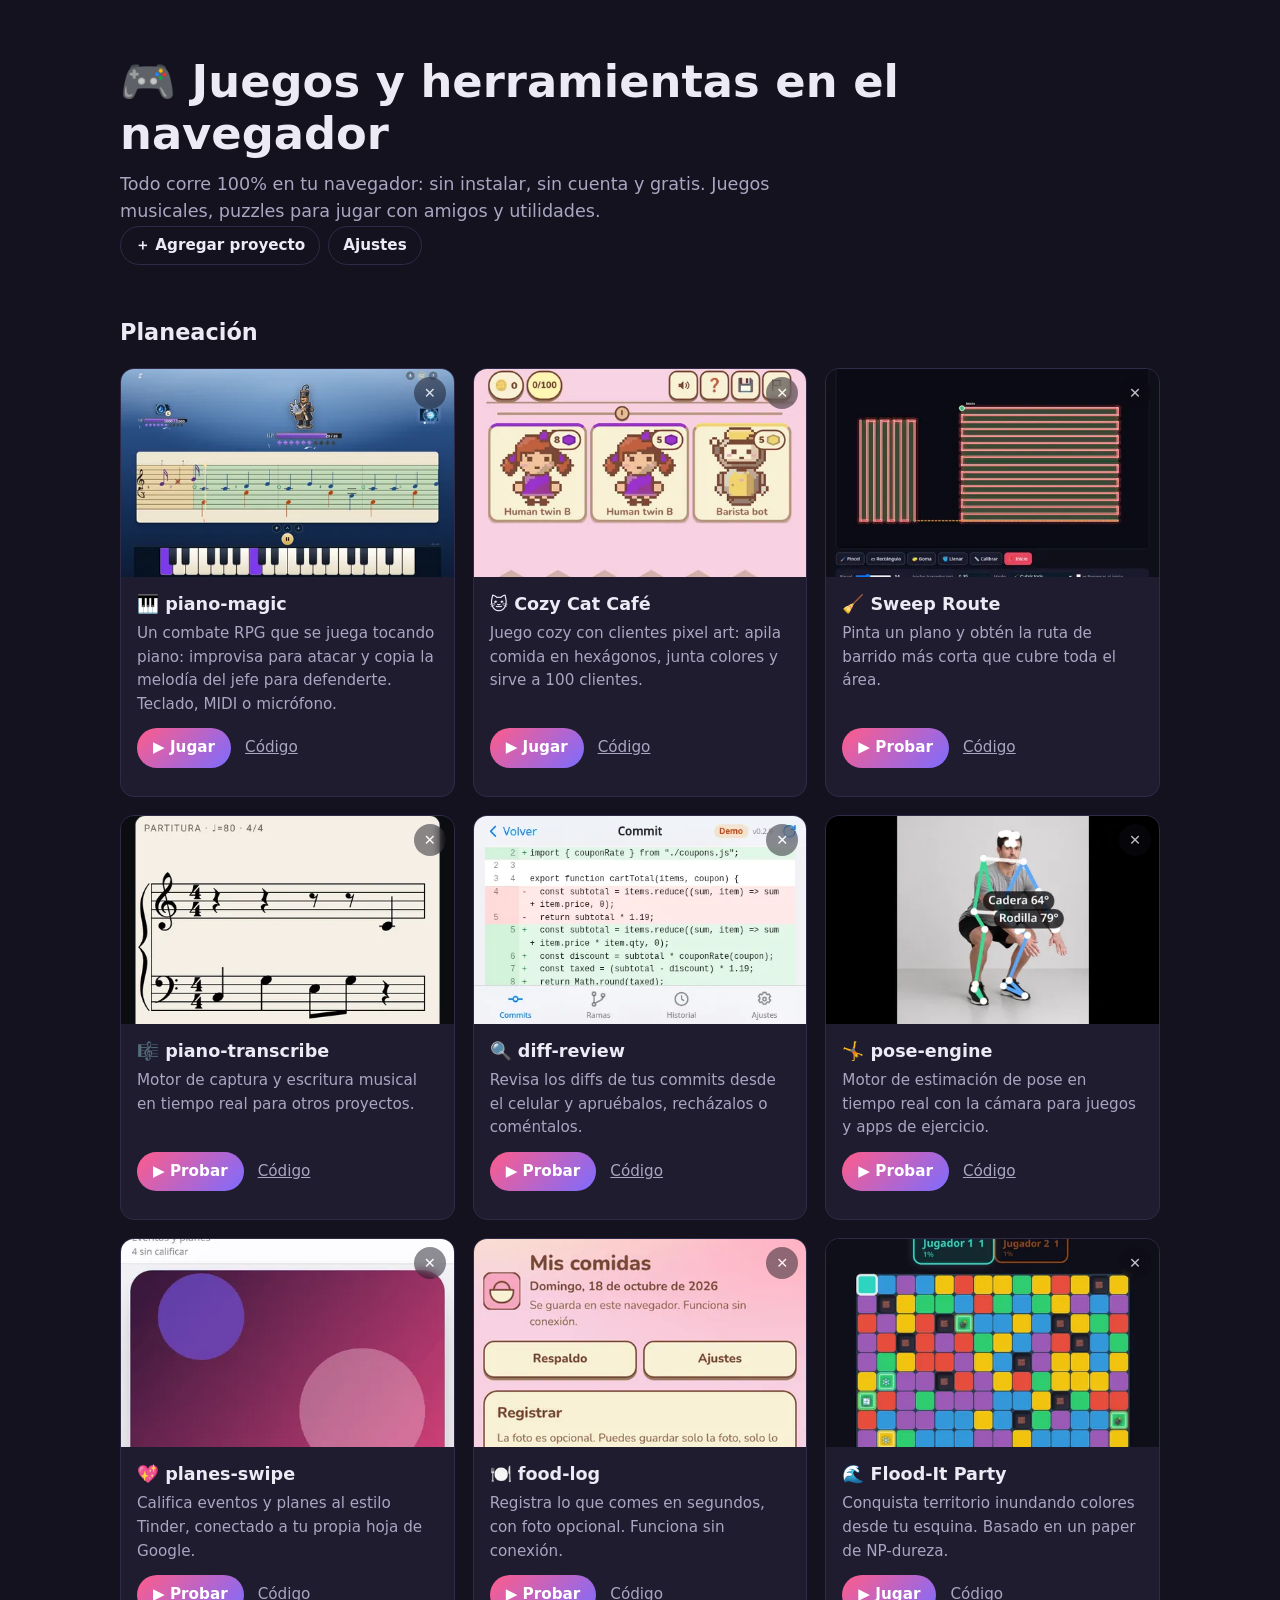
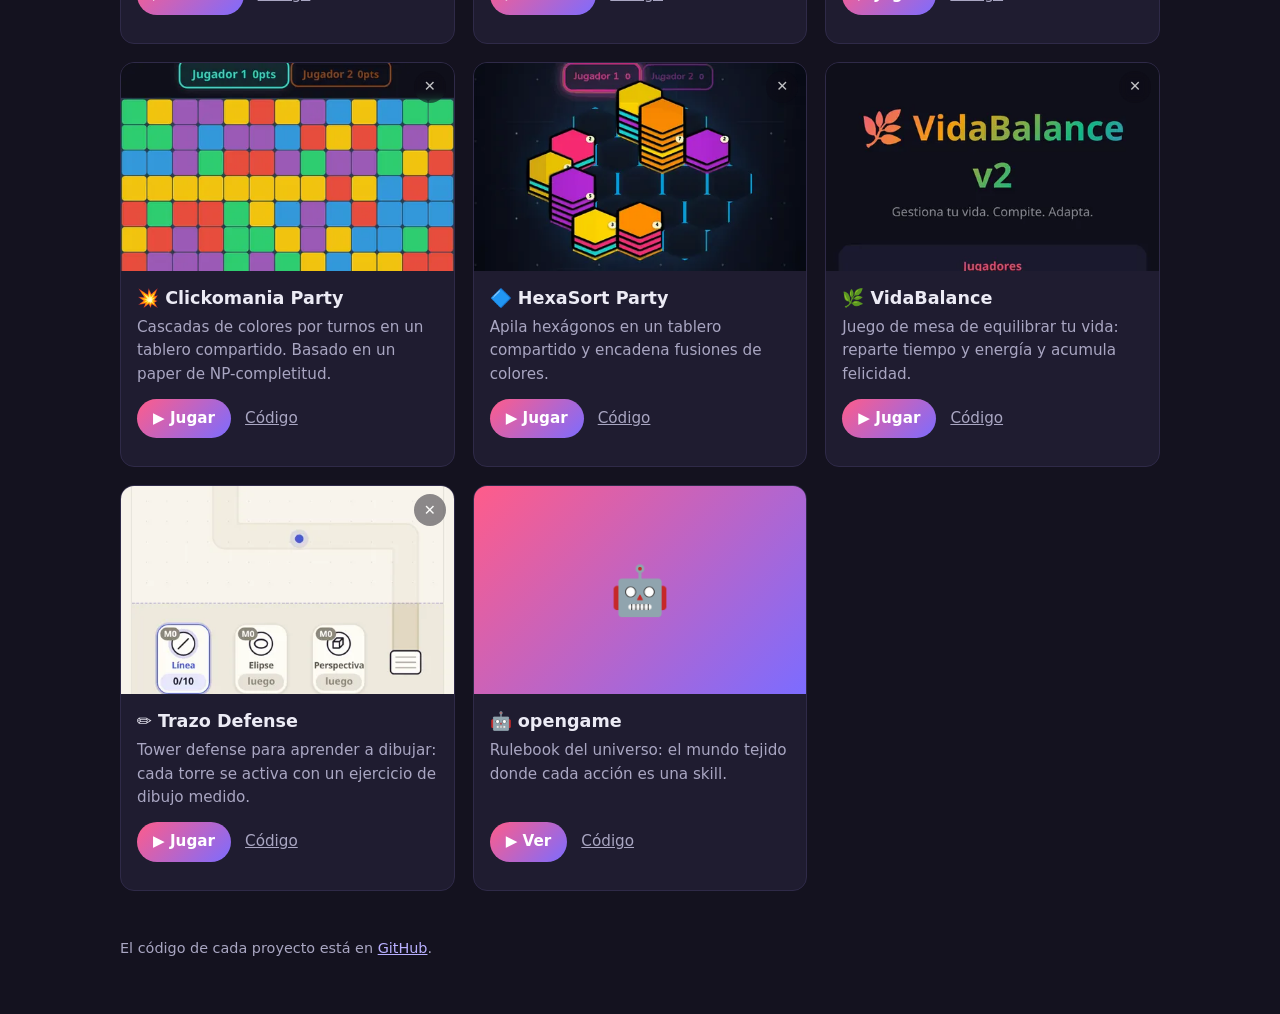
==== commit 31cad93d: "Versión 24" ====
--- a/app/index.html
+++ b/app/index.html
@@ -26,7 +26,6 @@
         "hexasort-party-v2": ["HexaSort Party", "/hexasort-party-v2/"],
         "vidabalance-v2": ["VidaBalance", "/vidabalance-v2/"],
         "trazo-defense": ["Trazo Defense", "/trazo-defense/"],
-        "eco": ["eco", "/eco/"],
         "opengame": ["opengame", "/opengame/"]
       };
       if (window.top !== window.self) { window.top.location.replace(location.href); return; }
@@ -56,7 +55,7 @@
   </script>
 </head>
 <body class="player">
-  <iframe id="app-frame" title="App" allow="microphone; camera; midi; fullscreen; autoplay; clipboard-write; gamepad"></iframe>
+  <iframe id="app-frame" title="App" allow="autoplay 'src'; microphone 'src'; camera 'src'; midi; fullscreen; clipboard-write; gamepad" allowfullscreen></iframe>
   <nav class="dock" aria-label="Navegación del visor">
     <a class="dock-home" href="/" aria-label="Volver al portafolio">
       <svg viewBox="0 0 24 24" width="22" height="22" aria-hidden="true" focusable="false"><path fill="currentColor" d="M12 3.2 2.5 11.1l1.3 1.5L5 11.6V20a1 1 0 0 0 1 1h4.5v-6h3v6H18a1 1 0 0 0 1-1v-8.4l1.2 1 1.3-1.5z"/></svg>
@@ -70,7 +69,7 @@
       var frame = document.getElementById("app-frame");
       frame.title = app.name;
       frame.addEventListener("load", function () { frame.focus(); });
-      frame.contentWindow.location.replace(app.url);
+      frame.src = app.url;
     })();
   </script>
 </body>
--- a/styles.css
+++ b/styles.css
@@ -193,15 +193,16 @@
 .maz-placa-texto{min-width:0;min-height:44px;max-width:calc(100% - 52px);padding:0 8px;border:0;background:transparent;color:inherit;font:inherit;letter-spacing:inherit;text-transform:inherit;cursor:pointer;touch-action:manipulation;overflow:hidden;text-overflow:ellipsis;white-space:nowrap}
 .maz-trono{flex:none;width:64px;height:80px;padding:0;border:0;background:transparent;color:inherit;cursor:pointer;touch-action:manipulation;box-shadow:none;filter:none}
 .maz-trono-sprite{display:block;width:64px;height:80px;background-repeat:no-repeat;background-position:0 0;background-size:128px 80px;image-rendering:pixelated;image-rendering:crisp-edges;animation:maz-trono-frames 1200ms linear infinite}
-.maz-lienzo{position:relative;flex:1 1 auto;min-height:0;overflow:hidden}
-.maz-escala{width:100%;overflow:hidden;display:flex;justify-content:center}
-.maz-mundo{position:relative;flex:none;width:375px}
+.maz-lienzo{position:relative;flex:1 1 auto;min-height:0;overflow:hidden;display:flex;justify-content:center;align-items:flex-start}
+.maz-escala{width:100%;max-width:100%;overflow:hidden;margin:0 auto;display:block}
+.maz-mundo{position:relative;flex:none;width:100%;max-width:100%}
 .maz-vacio{margin:24px 16px;text-align:center;color:#f3e6dc}
 .maz-sala{position:absolute;overflow:hidden}
 .maz-sala canvas,.maz-pasillo{position:absolute;image-rendering:pixelated;image-rendering:crisp-edges;pointer-events:none}
-.maz-sala h3{position:absolute;z-index:50;left:12px;top:6px;right:44px;margin:0;font-size:11px;font-weight:700;line-height:1.15;color:#f0e0cc;text-shadow:0 1px 2px #000;white-space:nowrap;overflow:hidden;text-overflow:ellipsis;pointer-events:none}
+.maz-sala h3{position:absolute;z-index:50;left:10px;top:4px;right:40px;margin:0;font-size:12px;font-weight:700;line-height:1.2;color:#f0e0cc;text-shadow:0 1px 2px #000;white-space:normal;overflow:visible;word-break:break-word;overflow-wrap:anywhere;pointer-events:none}
 .maz-px{display:block;background-repeat:no-repeat;image-rendering:pixelated;image-rendering:crisp-edges;pointer-events:none;flex:none}
-.maz-obj,.maz-bin,.maz-fuente{position:absolute;width:76px;height:94px;margin:0;padding:0;border:0;background:transparent;color:inherit;font:inherit;text-decoration:none;cursor:pointer;touch-action:manipulation;-webkit-tap-highlight-color:transparent}
+.maz-obj{position:absolute;margin:0;padding:0;border:0;background:transparent;color:inherit;font:inherit;text-decoration:none;cursor:pointer;touch-action:manipulation;-webkit-tap-highlight-color:transparent;box-sizing:border-box;overflow:hidden}
+.maz-bin,.maz-fuente{position:absolute;margin:0;padding:0;border:0;background:transparent;color:inherit;font:inherit;text-decoration:none;cursor:pointer;touch-action:manipulation;-webkit-tap-highlight-color:transparent;box-sizing:border-box;overflow:hidden}
 .maz-bin{width:48px;height:48px}
 .maz-fuente{width:72px;height:80px;overflow:hidden}
 .maz-obj:focus-visible,.maz-bin:focus-visible,.maz-fuente:focus-visible,.maz-trono:focus-visible,.maz-stat:focus-visible{outline:2px solid var(--maz-fuego,#ffb53a);outline-offset:1px}
@@ -260,10 +261,10 @@
 .maz-nivel-falta{margin-left:auto;color:var(--maz-fuego,#ffb53a);font-size:.82rem;font-weight:700}
 .maz-nivel-cerrado{opacity:.4}
 .maz-nivel-actual{animation:maz-pulso-suave 2.8s ease-in-out infinite}
-.maz-sprite{position:absolute;left:6px;top:0;width:64px;height:64px;pointer-events:none}
+.maz-sprite{position:absolute;left:6px;top:0;width:32px;height:32px;pointer-events:none}
 .maz-sprite svg{width:100%;height:100%;display:block}
-.maz-rotulo{position:absolute;left:0;top:68px;width:76px;height:26px;background-color:rgba(28,18,14,.9);background-repeat:no-repeat;background-size:100% 100%;z-index:2;pointer-events:none}
-.maz-rotulo > span{position:absolute;left:5px;right:5px;top:4px;height:18px;overflow:hidden;display:-webkit-box;-webkit-box-orient:vertical;-webkit-line-clamp:2;word-break:break-word;overflow-wrap:anywhere;text-align:center;font-size:8px;line-height:9px;color:#f6efe4;text-shadow:0 1px 0 #140e0c}
+.maz-rotulo{position:absolute;left:0;top:68px;width:68px;height:30px;background-color:rgba(28,18,14,.9);background-repeat:no-repeat;background-size:100% 100%;z-index:2;pointer-events:none;box-sizing:border-box;overflow:visible}
+.maz-rotulo > span{position:absolute;left:2px;right:2px;top:2px;bottom:2px;overflow:visible;display:block;word-break:break-word;overflow-wrap:break-word;text-align:center;font-size:var(--maz-label-fs,10px);line-height:1.2;color:#f6efe4;text-shadow:0 1px 0 #140e0c}
 .maz-rotulo-simple{box-shadow:inset 0 0 0 2px #6b5344}
 .maz-etiqueta{position:absolute;display:grid;place-items:center;background-color:#e6c98a;background-repeat:no-repeat;background-size:100% 100%;color:#2a160c;font-size:9px;font-weight:700;line-height:1;pointer-events:none}
 .maz-bestia{position:absolute;width:28px;height:28px;z-index:4;pointer-events:none}
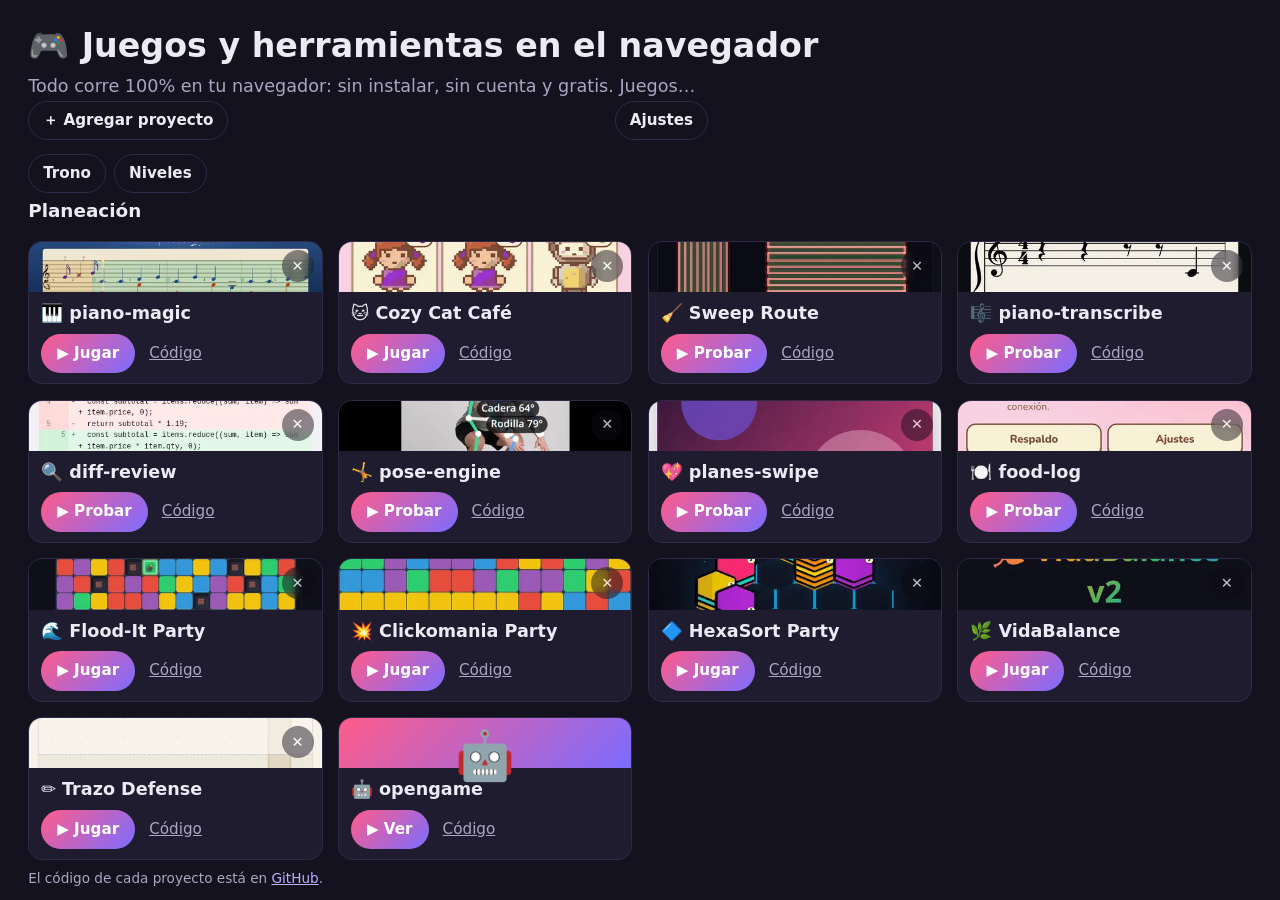
==== commit bf70e0ee: "Versión 26" ====
--- a/app/index.html
+++ b/app/index.html
@@ -9,7 +9,7 @@
   <link rel="icon" href="/favicon.svg" type="image/svg+xml">
   <link rel="icon" href="/favicon-32.png" sizes="32x32" type="image/png">
   <link rel="apple-touch-icon" href="/apple-touch-icon.png">
-  <link rel="stylesheet" href="/styles.css?v=24">
+  <link rel="stylesheet" href="/styles.css?v=26">
   <script>
     (function () {
       var APPS = {
--- a/styles.css
+++ b/styles.css
@@ -3,12 +3,12 @@
 html{-webkit-text-size-adjust:100%}
 body{margin:0;background:var(--bg);color:var(--text);font:16px/1.55 system-ui,-apple-system,"Segoe UI",Roboto,sans-serif}
 a{color:#b9b0ff}
-.hero,main,footer{max-width:1080px;margin:0 auto;padding:0 20px}
-.hero{padding-top:56px;padding-bottom:16px}
+.hero,main,footer{width:100%;max-width:none;margin:0 auto;padding:0 clamp(12px,2.2vw,40px)}
+.hero{padding-top:clamp(12px,3vh,40px);padding-bottom:clamp(6px,1.5vh,16px)}
 .hero h1{font-size:clamp(1.8rem,4.5vw,2.8rem);line-height:1.15;margin:0 0 12px}
 .hero p{color:var(--dim);font-size:1.1rem;max-width:680px;margin:0}
 h2{font-size:1.4rem;margin:40px 0 6px}
-.fases{position:relative;display:grid;gap:18px;margin:16px 0 0;grid-template-columns:repeat(auto-fill,minmax(250px,1fr))}
+.fases{position:relative;display:grid;gap:clamp(10px,1.2vw,18px);margin:8px 0 0;grid-template-columns:repeat(auto-fit,minmax(min(100%,clamp(220px,18vw,360px)),1fr))}
 .fase{display:contents}
 .fase[hidden]{display:none}
 .fase > h2{grid-column:1 / -1;margin:18px 0 0}
@@ -23,7 +23,7 @@
 .btn{background:linear-gradient(135deg,var(--accent),var(--accent2));color:#fff;text-decoration:none;font-weight:700;padding:8px 16px;border-radius:999px}
 .btn:hover,.btn:focus-visible{filter:brightness(1.1)}
 .code{color:var(--dim)}
-footer{color:var(--dim);padding-top:32px;padding-bottom:40px;font-size:.9rem}
+footer{color:var(--dim);padding-top:clamp(8px,2vh,24px);padding-bottom:clamp(8px,2.5vh,28px);font-size:.9rem}
 .player{height:100vh;height:100dvh;overflow:hidden;display:flex;flex-direction:column}
 .player iframe{flex:1 1 auto;width:100%;min-height:0;border:0;display:block;background:#fff}
 .dock{flex:none;display:flex;align-items:center;justify-content:center;min-height:48px;padding:6px 14px;padding-bottom:calc(6px + env(safe-area-inset-bottom,0px));background:var(--card);border-top:1px solid var(--line);font-size:.9rem}
@@ -47,7 +47,9 @@
 .thumb{text-decoration:none}
 .dejar{position:absolute;top:8px;right:8px;width:32px;height:32px;display:grid;place-items:center;padding:0;border:0;border-radius:999px;background:rgba(13,12,22,.62);color:#fff;font:inherit;font-size:.9rem;line-height:1;cursor:pointer;opacity:.75;-webkit-backdrop-filter:blur(4px);backdrop-filter:blur(4px)}
 .dejar:hover,.dejar:focus-visible{opacity:1;background:rgba(13,12,22,.85)}
-.hero-acciones{margin:16px 0 0}
+.hero-acciones{display:flex;flex-wrap:wrap;gap:8px;align-items:center;margin:12px 0 0}
+.barra-ejecutivo{flex:none;display:flex;flex-wrap:wrap;gap:8px;align-items:center;width:100%;padding:0 clamp(12px,2.2vw,40px) 4px;min-height:32px}
+.barra-ejecutivo[hidden],html.mazmorra .barra-ejecutivo{display:none}
 .agregar{font:inherit;font-size:.95rem;font-weight:600;color:var(--text);background:transparent;border:1px solid var(--line);border-radius:999px;padding:7px 14px;cursor:pointer}
 .agregar:hover,.agregar:focus-visible{border-color:var(--accent2);background:rgba(255,255,255,.04)}
 .restaurar{font:inherit;padding:0;border:0;background:none;color:var(--dim);text-decoration:underline;text-underline-offset:2px;cursor:pointer}
@@ -73,18 +75,31 @@
 .aviso button{flex:none;padding:4px 8px;font:inherit;font-weight:700;color:#b9b0ff;background:none;border:0;cursor:pointer}
 .velo{position:fixed;inset:0;z-index:20;margin:0;padding:0;border:0;background:rgba(8,7,14,.72);cursor:pointer;touch-action:manipulation}
 .velo[hidden]{display:none}
-html[data-vista="widget"],html[data-vista="compacta"],html[data-vista="media"]{height:100%;overflow:hidden}
-html[data-vista="widget"] body,html[data-vista="compacta"] body,html[data-vista="media"] body{position:fixed;inset:0;width:100%;height:100%;height:100dvh;max-height:100dvh;overflow:hidden;display:flex;flex-direction:column;overscroll-behavior:none}
+.origen-vt{position:fixed;margin:0;padding:0;border:0;pointer-events:none;z-index:19;background:transparent}
+.panel{position:fixed;z-index:21;inset:0;display:flex;flex-direction:column;align-items:stretch;width:min(560px,calc(100vw - 40px));height:fit-content;max-height:calc(100vh - 40px);max-height:calc(100dvh - 40px);margin:auto;padding:20px 20px 16px;border:1px solid var(--line);border-radius:18px;background:var(--card);color:var(--text);box-shadow:0 16px 48px rgba(0,0,0,.5);overflow:hidden}
+html[data-vista="widget"] .panel{width:calc(100vw - 20px);max-height:calc(100vh - 20px);max-height:calc(100dvh - 20px - env(safe-area-inset-top,0px) - env(safe-area-inset-bottom,0px));padding:16px 14px 12px}
+.panel[hidden]{display:none}
+.panel > .cerrar{position:absolute;top:8px;left:8px;z-index:2;height:32px;padding:0 12px;border:0;border-radius:999px;background:rgba(13,12,22,.72);color:#fff;font:inherit;font-size:.85rem;font-weight:700;cursor:pointer;-webkit-backdrop-filter:blur(4px);backdrop-filter:blur(4px)}
+.panel > .cerrar:hover,.panel > .cerrar:focus-visible{background:rgba(13,12,22,.9)}
+.panel .panel-cuerpo{flex:1 1 auto;min-height:0;overflow:auto;overscroll-behavior:contain;display:flex;flex-direction:column;padding-top:36px}
+.panel .panel-cuerpo > h2,.panel-cuerpo h2{margin:0 0 12px;padding-top:8px;font-size:1.15rem}
+.panel.panel-trono{width:min(460px,calc(100vw - 16px));max-height:calc(100dvh - 16px - env(safe-area-inset-top,0px) - env(safe-area-inset-bottom,0px));padding:12px}
+.panel.panel-trono .panel-cuerpo{overflow:hidden}
+.panel.panel-trono .maz-trono-cuerpo{flex:1 1 auto;min-height:0;display:flex;flex-direction:column}
+html[data-vista]{height:100%;overflow:hidden}
+html[data-vista] body{position:fixed;inset:0;width:100%;height:100%;height:100dvh;max-height:100dvh;overflow:hidden;display:flex;flex-direction:column;overscroll-behavior:none}
 html[data-vista="widget"] .hero,html[data-vista="compacta"] .hero,html[data-vista="media"] .hero{flex:none;padding-top:12px;padding-bottom:6px}
 html[data-vista="widget"] .hero h1,html[data-vista="compacta"] .hero h1{font-size:1.2rem;margin-bottom:4px}
 html[data-vista="media"] .hero h1{font-size:1.45rem;margin-bottom:6px}
 html[data-vista="widget"] .hero > p:not(.hero-acciones),html[data-vista="compacta"] .hero > p:not(.hero-acciones),html[data-vista="media"] .hero > p:not(.hero-acciones){font-size:.82rem;line-height:1.35;display:-webkit-box;-webkit-line-clamp:2;-webkit-box-orient:vertical;overflow:hidden}
 html[data-vista="widget"] .hero-acciones,html[data-vista="compacta"] .hero-acciones,html[data-vista="media"] .hero-acciones{margin:8px 0 0}
-html[data-vista="widget"] main,html[data-vista="compacta"] main,html[data-vista="media"] main{flex:1 1 auto;min-height:0;overflow:hidden;display:flex;flex-direction:column;width:100%}
-html[data-vista="widget"] .fases,html[data-vista="compacta"] .fases,html[data-vista="media"] .fases{flex:1 1 auto;min-height:0;min-width:0;margin:0 0 4px;overflow:auto;overscroll-behavior:contain;align-content:start}
+html[data-vista] main{flex:1 1 auto;min-height:0;overflow:hidden;display:flex;flex-direction:column;width:100%}
+html[data-vista] .fases{flex:1 1 auto;min-height:0;min-width:0;margin:0 0 4px;overflow:hidden;overscroll-behavior:contain;align-content:stretch}
 html[data-vista="widget"] h2,html[data-vista="compacta"] h2,html[data-vista="media"] h2{flex:none;font-size:.92rem;margin:0}
-html[data-vista="widget"] footer,html[data-vista="compacta"] footer,html[data-vista="media"] footer{flex:none;padding-top:4px;padding-bottom:8px;font-size:.75rem}
-html[data-vista="widget"] footer p,html[data-vista="compacta"] footer p,html[data-vista="media"] footer p{margin:0}
+html[data-vista] footer{flex:none;padding-top:4px;padding-bottom:clamp(6px,1.2vh,16px);font-size:.75rem}
+html[data-vista] footer p{margin:0}
+html[data-vista="completa"] footer{font-size:.85rem}
+html[data-vista="widget"] .barra-ejecutivo{padding-left:12px;padding-right:12px}
 html[data-vista="widget"] .hero,html[data-vista="widget"] main,html[data-vista="widget"] footer{padding-left:12px;padding-right:12px}
 html[data-vista="widget"] .fases{gap:8px;grid-template-columns:repeat(2,minmax(0,1fr));grid-auto-rows:minmax(96px,1fr)}
 html[data-vista="widget"] .fases[data-forma]{overflow:hidden;align-content:stretch}
@@ -109,7 +124,7 @@
 html[data-vista="widget"] .fases[data-forma="punto"] .card:not(.abierta) h3{--e:min(78cqh,78cqw)}
 html[data-vista="widget"] .fases[data-forma="punto"] .card:not(.abierta):not(:has(h3 [aria-hidden="true"])) > .thumb{width:min(84cqh,84cqw);height:min(84cqh,84cqw);border-radius:2px}
 .hueco{visibility:hidden;pointer-events:none;min-width:0}
-.card.abierta{position:fixed;z-index:21;top:50%;left:50%;transform:translate(-50%,-50%);display:flex;flex-direction:column;align-items:stretch;text-align:left;width:min(560px,calc(100vw - 40px));height:auto;max-height:calc(100vh - 40px);max-height:calc(100dvh - 40px);margin:0;padding:0;border-radius:18px;overflow:hidden;box-shadow:0 16px 48px rgba(0,0,0,.5);cursor:default;touch-action:manipulation}
+.card.abierta{position:fixed;z-index:21;inset:0;display:flex;flex-direction:column;align-items:stretch;text-align:left;width:min(560px,calc(100vw - 40px));height:fit-content;max-height:calc(100vh - 40px);max-height:calc(100dvh - 40px);margin:auto;padding:0;border-radius:18px;overflow:hidden;box-shadow:0 16px 48px rgba(0,0,0,.5);cursor:default;touch-action:manipulation}
 html[data-vista="widget"] .card.abierta{width:calc(100vw - 20px);max-height:calc(100vh - 20px);max-height:calc(100dvh - 20px - env(safe-area-inset-top,0px) - env(safe-area-inset-bottom,0px))}
 .card.abierta .thumb{display:block;flex:0 1 auto;width:100%;height:auto;min-height:0;aspect-ratio:8/5;margin:0;border-radius:0}
 .card.abierta h3{flex:none;min-width:0;margin:12px 16px 4px;font-size:1.15rem;line-height:1.2;white-space:normal}
@@ -120,7 +135,10 @@
 .card.abierta .cerrar{position:absolute;top:8px;left:8px;z-index:2;height:32px;padding:0 12px;border:0;border-radius:999px;background:rgba(13,12,22,.72);color:#fff;font:inherit;font-size:.85rem;font-weight:700;cursor:pointer;-webkit-backdrop-filter:blur(4px);backdrop-filter:blur(4px)}
 .card.abierta .cerrar:hover,.card.abierta .cerrar:focus-visible{background:rgba(13,12,22,.9)}
 .card.abierta .dejar{top:8px;right:8px;z-index:2}
-html[data-vista="compacta"] .fases{gap:10px;grid-template-columns:repeat(auto-fill,minmax(min(100%,200px),1fr));grid-auto-rows:minmax(64px,1fr)}
+::view-transition-group(panel),::view-transition-old(panel),::view-transition-new(panel){animation-duration:.28s;animation-timing-function:ease}
+::view-transition-old(root),::view-transition-new(root){animation-duration:.28s}
+@media (prefers-reduced-motion:reduce){::view-transition-group(*),::view-transition-old(*),::view-transition-new(*){animation-duration:0s!important}}
+html[data-vista="compacta"] .fases{gap:clamp(8px,1.2vw,12px);grid-template-columns:repeat(auto-fit,minmax(min(100%,clamp(160px,28vw,240px)),1fr));grid-auto-rows:minmax(64px,1fr)}
 html[data-vista="compacta"] .card:not(.abierta){min-width:0;min-height:0;justify-content:center;overflow:hidden;container-type:size;container-name:celda}
 html[data-vista="compacta"] .card:not(.abierta) .thumb{flex:1 1 0;width:100%;height:auto;min-height:0;aspect-ratio:auto}
 html[data-vista="compacta"] .card:not(.abierta) h3{flex:none;min-width:0;margin:8px 10px 0;font-size:.95rem;line-height:1.25;white-space:nowrap;overflow:hidden;text-overflow:ellipsis}
@@ -129,7 +147,7 @@
 html[data-vista="compacta"] .card:not(.abierta) .btn{padding:5px 12px;font-size:.8rem}
 html[data-vista="compacta"] .card:not(.abierta) .code{font-size:.8rem}
 html[data-vista="compacta"] .card:not(.abierta) .dejar{top:6px;right:6px;width:28px;height:28px}
-html[data-vista="media"] .fases{gap:10px;grid-template-columns:repeat(auto-fill,minmax(min(100%,270px),1fr));grid-auto-rows:minmax(128px,1fr)}
+html[data-vista="media"] .fases{gap:clamp(10px,1.2vw,14px);grid-template-columns:repeat(auto-fit,minmax(min(100%,clamp(220px,22vw,300px)),1fr));grid-auto-rows:minmax(110px,1fr)}
 html[data-vista="media"] .card:not(.abierta){display:grid;grid-template-columns:minmax(0,34%) minmax(0,1fr);grid-template-rows:auto minmax(0,auto) minmax(0,1fr) auto;min-width:0;min-height:0;align-items:start;overflow:hidden;container-type:size;container-name:tarjeta}
 html[data-vista="media"] .card:not(.abierta) .thumb{grid-column:1;grid-row:1 / -1;width:100%;height:100%;min-height:0;aspect-ratio:auto}
 html[data-vista="media"] .card:not(.abierta) h3{grid-column:2;grid-row:1;min-width:0;margin:8px 12px 0;font-size:.98rem;white-space:nowrap;overflow:hidden;text-overflow:ellipsis}
@@ -168,16 +186,23 @@
 html[data-vista="compacta"] .card:not(.abierta) .code{display:none}
 html[data-vista="compacta"] .card:not(.abierta) .dejar{top:4px;left:4px;right:auto;width:22px;height:22px;font-size:.75rem}
 }
-.hero-acciones .ajustes{margin-left:8px}
+.hero-acciones .ajustes{margin-left:auto}
+.fase-pila{appearance:none;-webkit-appearance:none;font:inherit;font-weight:inherit;color:inherit;background:none;border:0;padding:0;margin:0;cursor:pointer;text-align:inherit;display:block;width:100%;max-width:100%;overflow:hidden;text-overflow:ellipsis;white-space:nowrap}
+.fase-pila:hover,.fase-pila:focus-visible{color:var(--accent2)}
+.fase-pila:focus-visible{outline:2px solid var(--accent2);outline-offset:2px}
+.modo-sel{display:flex;flex-wrap:wrap;align-items:center;gap:8px;margin:12px 0 0;padding:0;border:0;min-width:0}
+.modo-sel legend{flex:0 0 100%;margin:0 0 2px;padding:0;color:var(--dim);font-size:.9rem;font-weight:600}
+.modo-opcion{display:flex;align-items:center;gap:8px;min-height:44px;padding:0 14px;border:1px solid var(--line);border-radius:999px;font-weight:700;cursor:pointer}
+.modo-opcion:has(input:checked){border-color:var(--accent2);background:rgba(124,108,255,.14)}
+.modo-opcion input{width:18px;height:18px;margin:0;accent-color:var(--accent2)}
 .ajuste-fila{display:flex;align-items:center;gap:12px;min-height:44px;margin:8px 0 0;font-weight:700}
 .maz-dialog input[type="checkbox"]{width:22px;height:22px;margin:0;padding:0;accent-color:var(--accent2);flex:none}
 .ajuste-ayuda{margin:8px 0 0;color:var(--dim);font-size:.9rem}
 .ajuste-version{margin:10px 0 0;color:var(--dim);font-size:.8rem}
 .maz-lista{list-style:none;margin:12px 0 0;padding:0}
-.maz-lista a{display:flex;align-items:center;min-height:44px;padding:4px 2px;text-decoration:none;border-bottom:1px solid var(--line)}
+.maz-lista a,.maz-lista button.maz-fila{display:flex;align-items:center;width:100%;min-height:44px;padding:4px 2px;text-decoration:none;border:0;border-bottom:1px solid var(--line);background:transparent;color:inherit;font:inherit;text-align:left;cursor:pointer}
 .maz-dialog{overscroll-behavior:contain}
 .maz-lista a,.maz-lista .maz-fila{gap:8px}
-.maz-lista .maz-fila{display:flex;align-items:center;min-height:44px;padding:4px 2px;border-bottom:1px solid var(--line)}
 html.mazmorra,html.mazmorra body{height:100%;overflow:hidden}
 html.mazmorra body{position:fixed;inset:0;width:100%;height:100vh;height:100dvh;max-height:100vh;max-height:100dvh;display:flex;flex-direction:column;overscroll-behavior:none;background:var(--maz-fondo,#070304)}
 html.mazmorra .fases{display:none!important}
@@ -193,16 +218,17 @@
 .maz-placa-texto{min-width:0;min-height:44px;max-width:calc(100% - 52px);padding:0 8px;border:0;background:transparent;color:inherit;font:inherit;letter-spacing:inherit;text-transform:inherit;cursor:pointer;touch-action:manipulation;overflow:hidden;text-overflow:ellipsis;white-space:nowrap}
 .maz-trono{flex:none;width:64px;height:80px;padding:0;border:0;background:transparent;color:inherit;cursor:pointer;touch-action:manipulation;box-shadow:none;filter:none}
 .maz-trono-sprite{display:block;width:64px;height:80px;background-repeat:no-repeat;background-position:0 0;background-size:128px 80px;image-rendering:pixelated;image-rendering:crisp-edges;animation:maz-trono-frames 1200ms linear infinite}
-.maz-lienzo{position:relative;flex:1 1 auto;min-height:0;overflow:hidden;display:flex;justify-content:center;align-items:flex-start}
-.maz-escala{width:100%;max-width:100%;overflow:hidden;margin:0 auto;display:block}
-.maz-mundo{position:relative;flex:none;width:100%;max-width:100%}
+.maz-lienzo{position:relative;flex:1 1 auto;min-height:0;overflow:hidden}
+.maz-escala{width:100%;overflow:hidden;display:flex;justify-content:center}
+.maz-mundo{position:relative;flex:none;width:375px}
 .maz-vacio{margin:24px 16px;text-align:center;color:#f3e6dc}
 .maz-sala{position:absolute;overflow:hidden}
 .maz-sala canvas,.maz-pasillo{position:absolute;image-rendering:pixelated;image-rendering:crisp-edges;pointer-events:none}
-.maz-sala h3{position:absolute;z-index:50;left:10px;top:4px;right:40px;margin:0;font-size:12px;font-weight:700;line-height:1.2;color:#f0e0cc;text-shadow:0 1px 2px #000;white-space:normal;overflow:visible;word-break:break-word;overflow-wrap:anywhere;pointer-events:none}
+.maz-sala h3{position:absolute;z-index:50;left:12px;top:6px;right:44px;margin:0;font-size:11px;font-weight:700;line-height:1.15;color:#f0e0cc;text-shadow:0 1px 2px #000;white-space:nowrap;overflow:hidden;text-overflow:ellipsis;pointer-events:none}
+.maz-sala-pila{appearance:none;-webkit-appearance:none;font:inherit;font-weight:inherit;color:inherit;background:none;border:0;padding:0;margin:0;max-width:100%;overflow:hidden;text-overflow:ellipsis;white-space:nowrap;cursor:pointer;pointer-events:auto;letter-spacing:inherit;text-transform:inherit}
+.maz-sala-pila:focus-visible{outline:2px solid var(--maz-fuego,#ffb53a);outline-offset:1px}
 .maz-px{display:block;background-repeat:no-repeat;image-rendering:pixelated;image-rendering:crisp-edges;pointer-events:none;flex:none}
-.maz-obj{position:absolute;margin:0;padding:0;border:0;background:transparent;color:inherit;font:inherit;text-decoration:none;cursor:pointer;touch-action:manipulation;-webkit-tap-highlight-color:transparent;box-sizing:border-box;overflow:hidden}
-.maz-bin,.maz-fuente{position:absolute;margin:0;padding:0;border:0;background:transparent;color:inherit;font:inherit;text-decoration:none;cursor:pointer;touch-action:manipulation;-webkit-tap-highlight-color:transparent;box-sizing:border-box;overflow:hidden}
+.maz-obj,.maz-bin,.maz-fuente{position:absolute;width:76px;height:94px;margin:0;padding:0;border:0;background:transparent;color:inherit;font:inherit;text-decoration:none;cursor:pointer;touch-action:manipulation;-webkit-tap-highlight-color:transparent}
 .maz-bin{width:48px;height:48px}
 .maz-fuente{width:72px;height:80px;overflow:hidden}
 .maz-obj:focus-visible,.maz-bin:focus-visible,.maz-fuente:focus-visible,.maz-trono:focus-visible,.maz-stat:focus-visible{outline:2px solid var(--maz-fuego,#ffb53a);outline-offset:1px}
@@ -229,7 +255,7 @@
 .maz-pixel .hoja-acciones .btn{background:var(--papel);color:var(--px);box-shadow:inset 0 -3px 0 #b08d55,inset 0 2px 0 #fff1c9}
 .maz-pixel .hoja-acciones button:active,.maz-boton:active{transform:translateY(2px)}
 .maz-pixel .hoja-acciones button:focus-visible,.maz-boton:focus-visible,.maz-stat:focus-visible{outline:2px solid var(--maz-fuego,#ffb53a);outline-offset:2px}
-.maz-trono-hoja[open]{display:flex;flex-direction:column;width:min(460px,calc(100vw - 16px));max-height:calc(100dvh - 16px - env(safe-area-inset-top,0px) - env(safe-area-inset-bottom,0px));padding:12px;overflow:hidden}
+.panel.panel-trono,.maz-trono-hoja[open]{display:flex;flex-direction:column;width:min(460px,calc(100vw - 16px));max-height:calc(100dvh - 16px - env(safe-area-inset-top,0px) - env(safe-area-inset-bottom,0px));padding:12px;overflow:hidden}
 .maz-trono-cab{flex:none;display:flex;align-items:center;gap:10px}
 .maz-trono-mini{flex:none;width:32px;height:40px;background-repeat:no-repeat;background-size:64px 40px;background-position:0 0;image-rendering:pixelated;image-rendering:crisp-edges}
 .maz-trono-cuerpo{flex:1 1 auto;min-height:0;display:flex;flex-direction:column}
@@ -261,10 +287,10 @@
 .maz-nivel-falta{margin-left:auto;color:var(--maz-fuego,#ffb53a);font-size:.82rem;font-weight:700}
 .maz-nivel-cerrado{opacity:.4}
 .maz-nivel-actual{animation:maz-pulso-suave 2.8s ease-in-out infinite}
-.maz-sprite{position:absolute;left:6px;top:0;width:32px;height:32px;pointer-events:none}
+.maz-sprite{position:absolute;left:6px;top:0;width:64px;height:64px;pointer-events:none}
 .maz-sprite svg{width:100%;height:100%;display:block}
-.maz-rotulo{position:absolute;left:0;top:68px;width:68px;height:30px;background-color:rgba(28,18,14,.9);background-repeat:no-repeat;background-size:100% 100%;z-index:2;pointer-events:none;box-sizing:border-box;overflow:visible}
-.maz-rotulo > span{position:absolute;left:2px;right:2px;top:2px;bottom:2px;overflow:visible;display:block;word-break:break-word;overflow-wrap:break-word;text-align:center;font-size:var(--maz-label-fs,10px);line-height:1.2;color:#f6efe4;text-shadow:0 1px 0 #140e0c}
+.maz-rotulo{position:absolute;left:0;top:68px;width:76px;height:26px;background-color:rgba(28,18,14,.9);background-repeat:no-repeat;background-size:100% 100%;z-index:2;pointer-events:none}
+.maz-rotulo > span{position:absolute;left:5px;right:5px;top:4px;height:18px;overflow:hidden;display:-webkit-box;-webkit-box-orient:vertical;-webkit-line-clamp:2;word-break:break-word;overflow-wrap:anywhere;text-align:center;font-size:8px;line-height:9px;color:#f6efe4;text-shadow:0 1px 0 #140e0c}
 .maz-rotulo-simple{box-shadow:inset 0 0 0 2px #6b5344}
 .maz-etiqueta{position:absolute;display:grid;place-items:center;background-color:#e6c98a;background-repeat:no-repeat;background-size:100% 100%;color:#2a160c;font-size:9px;font-weight:700;line-height:1;pointer-events:none}
 .maz-bestia{position:absolute;width:28px;height:28px;z-index:4;pointer-events:none}
@@ -288,3 +314,18 @@
 .maz-parpadeo,.maz-halo-brillo,.maz-estado-0,.maz-estado-3,.maz-estado-4,.maz-fuente{opacity:.9}
 .maz-mota{opacity:.75;transform:none}
 }
+html[data-vista="completa"] .hero{flex:none}
+html[data-vista="completa"] .hero h1{font-size:clamp(1.6rem,2.6vw,2.4rem);margin-bottom:8px}
+html[data-vista="completa"] .fases{gap:clamp(12px,1.2vw,18px);grid-template-columns:repeat(auto-fit,minmax(min(100%,clamp(240px,18vw,360px)),1fr));align-content:stretch}
+html[data-vista="completa"] h2{font-size:1.15rem;margin:0}
+
+@media (max-height:920px){
+html[data-vista="completa"] .hero > p:not(.hero-acciones){display:-webkit-box;-webkit-line-clamp:1;-webkit-box-orient:vertical;overflow:hidden}
+}
+
+html[data-vista="completa"] .card:not(.abierta){min-height:0;overflow:hidden}
+html[data-vista="completa"] .card:not(.abierta) .thumb{flex:1 1 auto;min-height:0;height:auto;aspect-ratio:auto}
+html[data-vista="completa"] .card:not(.abierta) h3{flex:none;min-width:0;margin:8px 12px 0;white-space:nowrap;overflow:hidden;text-overflow:ellipsis}
+html[data-vista="completa"] .card:not(.abierta) > p:not(.links){display:none}
+html[data-vista="completa"] .card:not(.abierta) .links{flex:none;margin:6px 12px 10px;padding:0}
+html[data-vista="completa"] .card:not(.abierta) .dejar{z-index:2}
